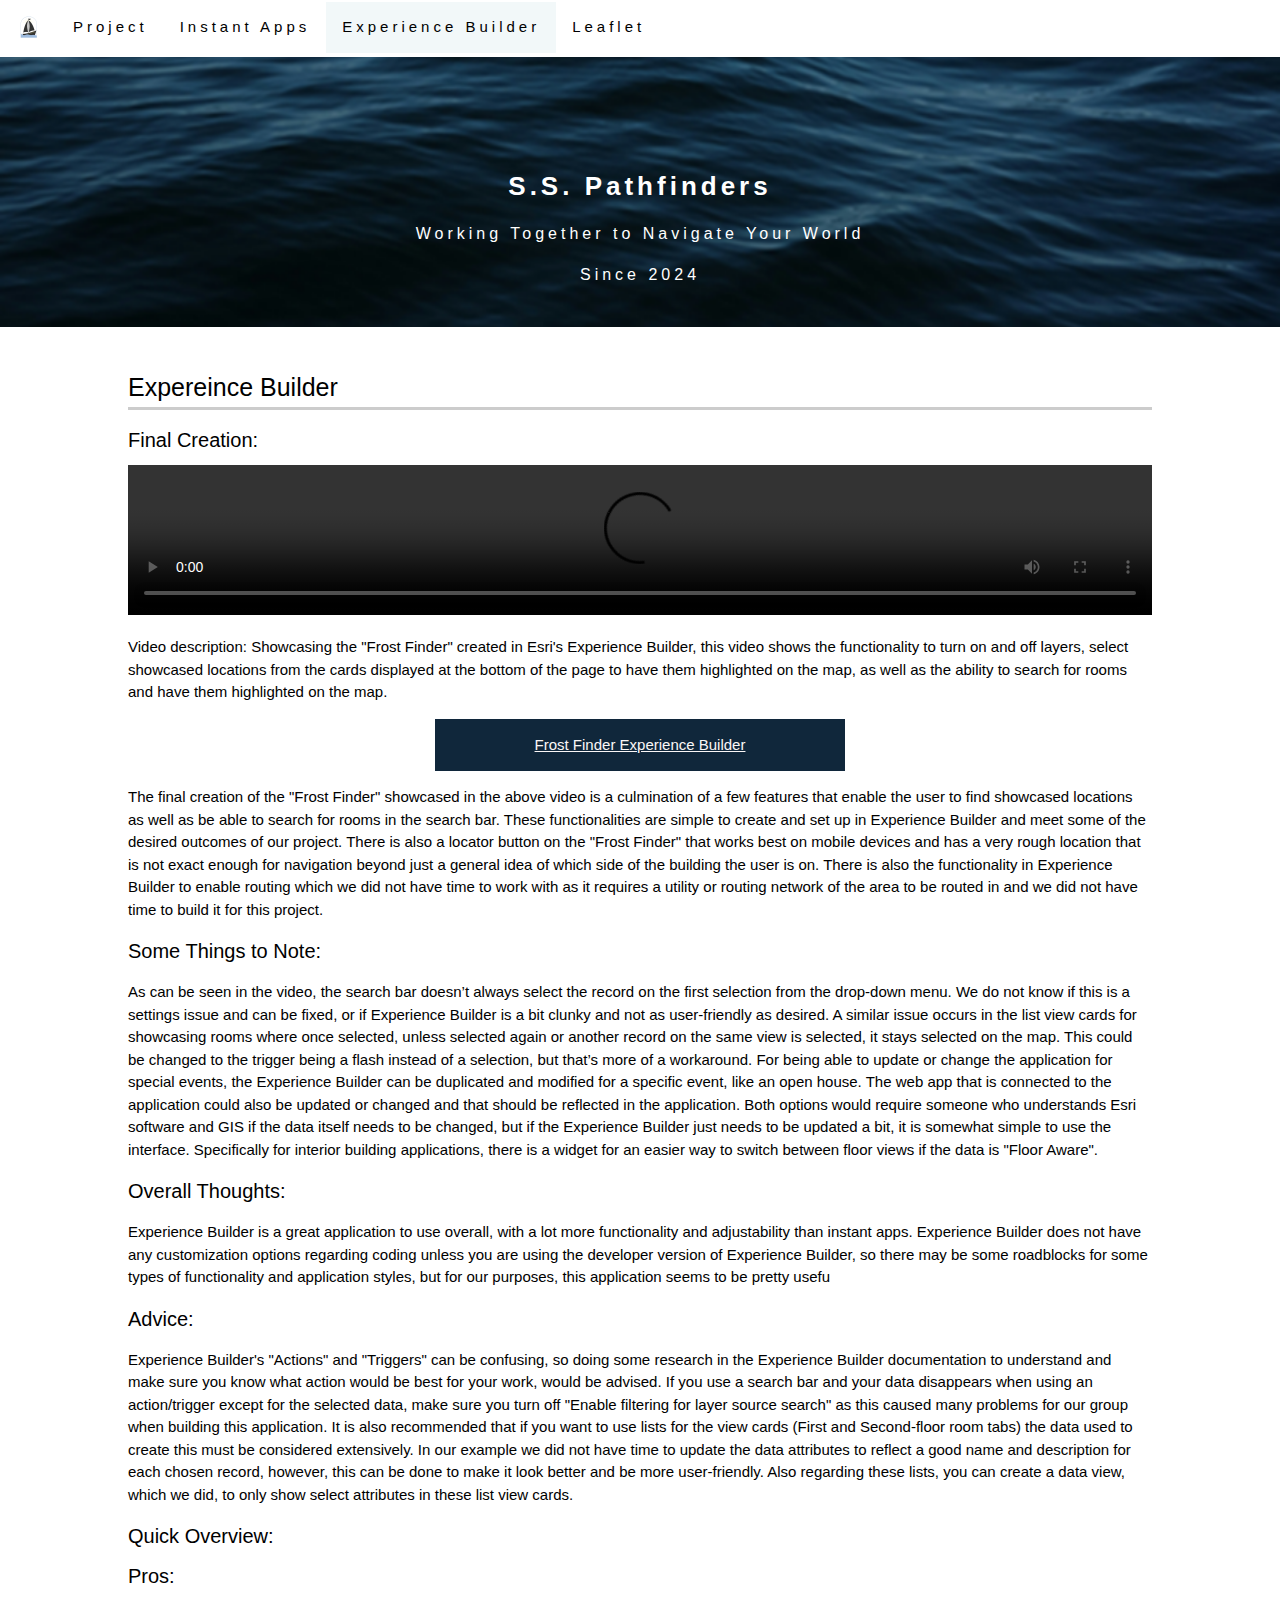
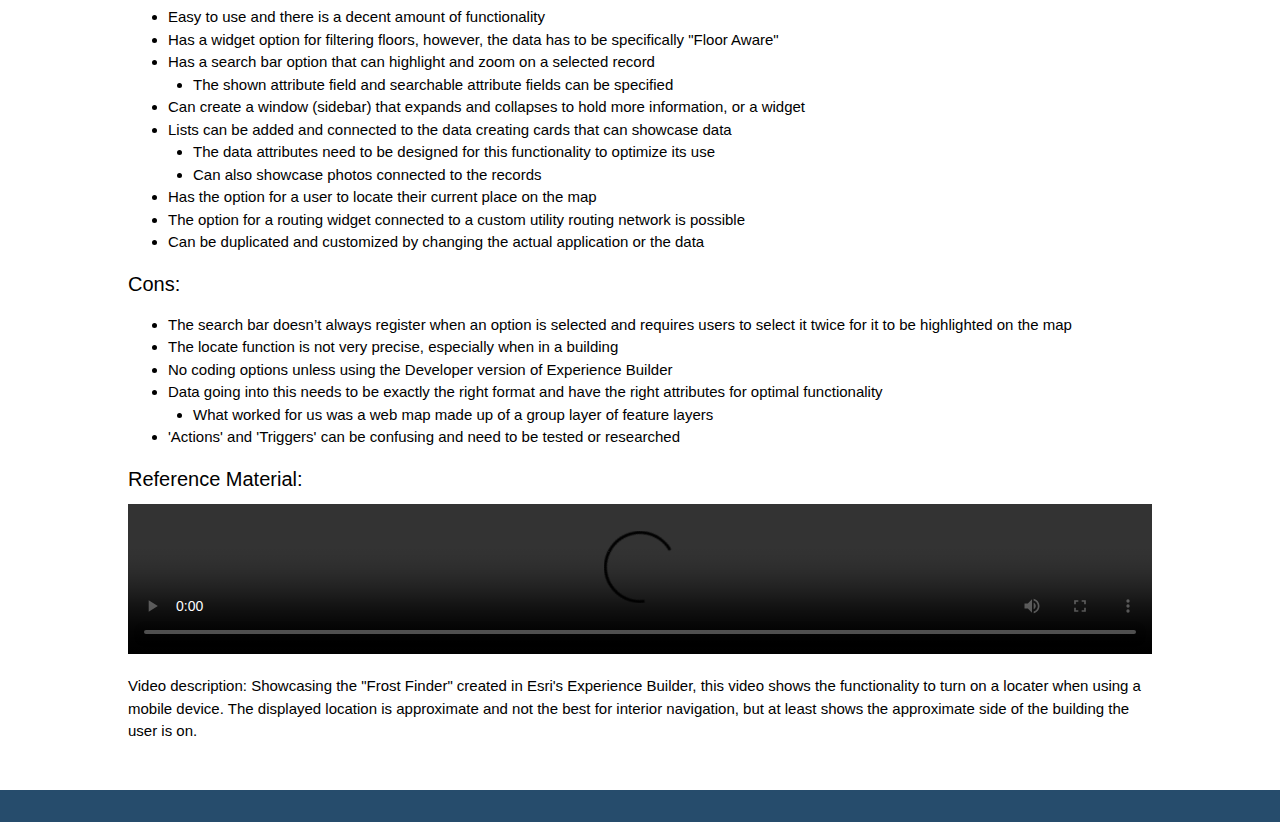
==== experiencebuilder.html @ 166ced03 "fbest" ====
<!DOCTYPE html>
<html lang="en">
<head>
  <title> S.S Pathfinders </title>
  <link rel="stylesheet" href="CSS/stylesheet.css">
    
  <link id="g5style" rel="stylesheet" href="CSS/stylesheet5.css">
    <!--Style sheet for social media icons from:https://www.w3schools.com/howto/howto_css_social_media_buttons.asp-->
  <link rel="stylesheet" href="https://cdnjs.cloudflare.com/ajax/libs/font-awesome/4.7.0/css/font-awesome.min.css">
  <meta name="viewport" content="width=device-width, initial-scale=1.0">  
</head>
  <body>
  
  <!-- Navbar (sit on top) November 16,2023-->
  <div class="topnav" id="myTopnav">
    <a href="index.html"> <img src="images/Logo.png" alt="Our Logo" class="logo" width="25" height="25"></a>
    <a href="project.html">Project</a>
    <a href="instantapps.html">Instant Apps</a>
    <a href="experiencebuilder.html" class="active1">Experience Builder</a>  
    <a href="leaflet.html">Leaflet</a>
    <a href="javascript:void(0);" class="icon" onclick="myFunction()">&#9776;</a>
  </div>

<!-- Header -->
<header class="imageHeader" >
  <div>
    <h1 class= "header-start"> S.S. Pathfinders </h1>
    <p class = "header-Middle">Working Together to Navigate Your World</p>
    <p class = "header-end"> Since 2024 </p>
  </div>
</header>

<!-- Page content -->
<div class="w3-container w3-padding-32 text-dive" id="projects">
  <h3>Expereince Builder</h3>
  <p></p>
  <div>
    <h4>Final Creation:</h4>
  </div>
  <div>
    <!--Featuring the video of the application with a description and a link to the actual application-->
    <video width="1280" controls>
        <source src="videos/FrostFinder_Final3_Overview.mp4" type="video/mp4">
         Your browser does not support the video tag.
    </video>
    <p>Video description: Showcasing the "Frost Finder" created in Esri's Experience Builder, this video shows the functionality to turn on and off layers, select showcased locations from the cards displayed at the bottom of the page to have them highlighted on the map, as well as the ability to search for rooms and have them highlighted on the map. 
    </p>
    <a Class="EBLink" href="https://experience.arcgis.com/experience/cd72fb566ceb49a182f38c97f4a2a115">Frost Finder Experience Builder</a>
  </div>
  <!--Overview and breakdown of the review of Experience Builder-->
  <div>
    <p>The final creation of the "Frost Finder" showcased in the above video is a culmination of a few features that enable the user to find showcased locations as well as be able to search for rooms in the search bar. These functionalities are simple to create and set up in Experience Builder and meet some of the desired outcomes of our project. There is also a locator button on the "Frost Finder" that works best on mobile devices and has a very rough location that is not exact enough for navigation beyond just a general idea of which side of the building the user is on. There is also the functionality in Experience Builder to enable routing which we did not have time to work with as it requires a utility or routing network of the area to be routed in and we did not have time to build it for this project. 
    </p>
    <h5>Some Things to Note:</h5>
    <p>As can be seen in the video, the search bar doesn’t always select the record on the first selection from the drop-down menu. We do not know if this is a settings issue and can be fixed, or if Experience Builder is a bit clunky and not as user-friendly as desired. A similar issue occurs in the list view cards for showcasing rooms where once selected, unless selected again or another record on the same view is selected, it stays selected on the map. This could be changed to the trigger being a flash instead of a selection, but that’s more of a workaround. For being able to update or change the application for special events, the Experience Builder can be duplicated and modified for a specific event, like an open house. The web app that is connected to the application could also be updated or changed and that should be reflected in the application. Both options would require someone who understands Esri software and GIS if the data itself needs to be changed, but if the Experience Builder just needs to be updated a bit, it is somewhat simple to use the interface. Specifically for interior building applications, there is a widget for an easier way to switch between floor views if the data is "Floor Aware".</p>
    <h5>Overall Thoughts:</h5>
    <p>Experience Builder is a great application to use overall, with a lot more functionality and adjustability than instant apps. Experience Builder does not have any customization options regarding coding unless you are using the developer version of Experience Builder, so there may be some roadblocks for some types of functionality and application styles, but for our purposes, this application seems to be pretty usefu</p>
    <h5>Advice:</h5>
    <p> Experience Builder's "Actions" and "Triggers" can be confusing, so doing some research in the Experience Builder documentation to understand and make sure you know what action would be best for your work, would be advised. If you use a search bar and your data disappears when using an action/trigger except for the selected data, make sure you turn off "Enable filtering for layer source search" as this caused many problems for our group when building this application. It is also recommended that if you want to use lists for the view cards (First and Second-floor room tabs) the data used to create this must be considered extensively. In our example we did not have time to update the data attributes to reflect a good name and description for each chosen record, however, this can be done to make it look better and be more user-friendly. Also regarding these lists, you can create a data view, which we did, to only show select attributes in these list view cards.</p>
    <h4>Quick Overview:</h4>
    <h5>Pros:</h5>
        <ul>
          <li>Easy to use and there is a decent amount of functionality</li>
          <li>Has a widget option for filtering floors, however, the data has to be specifically "Floor Aware"</li>
          <li>Has a search bar option that can highlight and zoom on a selected record 
          </li>
          <!--"IndentedList is to enable a multi level list"-->
          <li class="IndentedList">The shown attribute field and searchable attribute fields can be specified</li>
          <li>Can create a window (sidebar) that expands and collapses to hold more information, or a widget
          </li>
          <li>Lists can be added and connected to the data creating cards that can showcase data</li>
          <li class="IndentedList">The data attributes need to be designed for this functionality to optimize its use</li>
          <li class="IndentedList">Can also showcase photos connected to the records 
          </li>
          <li>Has the option for a user to locate their current place on the map
          </li>
          <li>The option for a routing widget connected to a custom utility routing network is possible
          </li>
          <li>Can be duplicated and customized by changing the actual application or the data 
          </li>
        </ul>
    <h5>Cons:</h5>
    <ul>
        <li>The search bar doesn’t always register when an option is selected and requires users to select it twice for it to be highlighted on the map
        </li>
        <li>The locate function is not very precise, especially when in a building 
        </li>
        <li>No coding options unless using the Developer version of Experience Builder 
        </li>
        <li>Data going into this needs to be exactly the right format and have the right attributes for optimal functionality </li>
        <li class="IndentedList">What worked for us was a web map made up of a group layer of feature layers</li>
        <li>'Actions' and 'Triggers' can be confusing and need to be tested or researched</li>
    </ul>
  </div>
  <div>
    <h4>Reference Material:</h4>
    <video width="886" controls>
      <source src="videos/FrostFinder_MobileLocation.mov" type="video/mp4">
       Your browser does not support the video tag.
      </video>
      <p>Video description: Showcasing the "Frost Finder" created in Esri's Experience Builder, this video shows the functionality to turn on a locater when using a mobile device. The displayed location is approximate and not the best for interior navigation, but at least shows the approximate side of the building the user is on.
      </p>
  </div>
</div>
<!-- End page content -->

<footer class="w3-center w3-padding-16 bottom" id="footer">
</footer>
<script src="JavaScript/Scripts.js"></script>
</body>
</html>
---- CSS/stylesheet.css ----
/* W3.CSS 4.15 December 2020 by Jan Egil and Borge Refsnes */
/* RG: this sets the content within a set width and height of the website page*/
html {
    box-sizing: border-box
}

*,*:before,*:after {
    box-sizing: inherit
}

/* Extract from normalize.css by Nicolas Gallagher and Jonathan Neal git.io/normalize */
html {
    -ms-text-size-adjust: 100%;
    -webkit-text-size-adjust: 100%
}

body {
    margin: 0
}

article,aside,details,figcaption,figure,footer,header,main,menu,nav,section {
    display: block
}

summary {
    display: list-item
}

audio,canvas,progress,video {
    display: inline-block
}

progress {
    vertical-align: baseline
}

audio:not([controls]) {
    display: none;
    height: 0
}

[hidden],template {
    display: none
}

a {
    background-color: transparent
}

a:active,a:hover {
    outline-width: 0
}

abbr[title] {
    border-bottom: none;
    text-decoration: underline;
    text-decoration: underline dotted
}

b,strong {
    font-weight: bolder
}

dfn {
    font-style: italic
}

mark {
    background: #ff0;
    color: #000
}

small {
    font-size: 80%
}

sub,sup {
    font-size: 75%;
    line-height: 0;
    position: relative;
    vertical-align: baseline
}

sub {
    bottom: -0.25em
}

sup {
    top: -0.5em
}

figure {
    margin: 1em 40px
}

img {
    border-style: none
}

code,kbd,pre,samp {
    font-family: monospace,monospace;
    font-size: 1em
}

hr {
    box-sizing: content-box;
    height: 0;
    overflow: visible
}

button,input,select,textarea,optgroup {
    font: inherit;
    margin: 0
}

optgroup {
    font-weight: bold
}

button,input {
    overflow: visible
}

button,select {
    text-transform: none
}

button,[type=button],[type=reset],[type=submit] {
    -webkit-appearance: button
}

button::-moz-focus-inner,[type=button]::-moz-focus-inner,[type=reset]::-moz-focus-inner,[type=submit]::-moz-focus-inner {
    border-style: none;
    padding: 0
}

button:-moz-focusring,[type=button]:-moz-focusring,[type=reset]:-moz-focusring,[type=submit]:-moz-focusring {
    outline: 1px dotted ButtonText
}

fieldset {
    border: 1px solid #c0c0c0;
    margin: 0 2px;
    padding: .35em .625em .75em
}

legend {
    color: inherit;
    display: table;
    max-width: 100%;
    padding: 0;
    white-space: normal
}

textarea {
    overflow: auto
}

[type=checkbox],[type=radio] {
    padding: 0
}

[type=number]::-webkit-inner-spin-button,[type=number]::-webkit-outer-spin-button {
    height: auto
}

[type=search] {
    -webkit-appearance: textfield;
    outline-offset: -2px
}

[type=search]::-webkit-search-decoration {
    -webkit-appearance: none
}

::-webkit-file-upload-button {
    -webkit-appearance: button;
    font: inherit
}

/* End extract */
html,body {
    font-family: Verdana,sans-serif;
    font-size: 15px;
    line-height: 1.5
}

html {
    overflow-x: hidden
}

h1 {
    font-size: 36px
}

h2 {
    font-size: 30px
}

h3 {
    font-size: 24px
}

h4 {
    font-size: 20px
}

h5 {
    font-size: 18px
}

h6 {
    font-size: 16px
}

.w3-serif {
    font-family: serif
}

.w3-sans-serif {
    font-family: sans-serif
}

.w3-cursive {
    font-family: cursive
}

.w3-monospace {
    font-family: monospace
}

h1,h2,h3,h4,h5,h6 {
    font-family: "Segoe UI",Arial,sans-serif;
    font-weight: 400;
    margin: 10px 0
}

.w3-wide {
    letter-spacing: 4px
}

hr {
    border: 0;
    border-top: 1px solid #eee;
    margin: 20px 0
}

.w3-image {
    max-width: 100%;
    height: auto
}

img {
    vertical-align: middle
}

a {
    color: inherit
}

.w3-table,.w3-table-all {
    border-collapse: collapse;
    border-spacing: 0;
    width: 100%;
    display: table
}

.w3-table-all {
    border: 1px solid #ccc
}

.w3-bordered tr,.w3-table-all tr {
    border-bottom: 1px solid #ddd
}

.w3-striped tbody tr:nth-child(even) {
    background-color: #f1f1f1
}

.w3-table-all tr:nth-child(odd) {
    background-color: #fff
}

.w3-table-all tr:nth-child(even) {
    background-color: #f1f1f1
}

.w3-hoverable tbody tr:hover,.w3-ul.w3-hoverable li:hover {
    background-color: #ccc
}

.w3-centered tr th,.w3-centered tr td {
    text-align: center
}

.w3-table td,.w3-table th,.w3-table-all td,.w3-table-all th {
    padding: 8px 8px;
    display: table-cell;
    text-align: left;
    vertical-align: top
}

.w3-table th:first-child,.w3-table td:first-child,.w3-table-all th:first-child,.w3-table-all td:first-child {
    padding-left: 16px
}

.w3-btn,.w3-button {
    border: none;
    display: inline-block;
    padding: 8px 16px;
    vertical-align: middle;
    overflow: hidden;
    text-decoration: none;
    color: inherit;
    background-color: inherit;
    text-align: center;
    cursor: pointer;
    white-space: nowrap
}

.w3-btn:hover {
    box-shadow: 0 8px 16px 0 rgba(0,0,0,0.2),0 6px 20px 0 rgba(0,0,0,0.19)
}

.w3-btn,.w3-button {
    -webkit-touch-callout: none;
    -webkit-user-select: none;
    -khtml-user-select: none;
    -moz-user-select: none;
    -ms-user-select: none;
    user-select: none
}

.w3-disabled,.w3-btn:disabled,.w3-button:disabled {
    cursor: not-allowed;
    opacity: 0.3
}

.w3-disabled *,:disabled * {
    pointer-events: none
}

.w3-btn.w3-disabled:hover,.w3-btn:disabled:hover {
    box-shadow: none
}

.w3-badge,.w3-tag {
    background-color: #000;
    color: #fff;
    display: inline-block;
    padding-left: 8px;
    padding-right: 8px;
    text-align: center
}

.w3-badge {
    border-radius: 50%
}

.w3-ul {
    list-style-type: none;
    padding: 0;
    margin: 0
}

.w3-ul li {
    padding: 8px 16px;
    border-bottom: 1px solid #ddd
}

.w3-ul li:last-child {
    border-bottom: none
}

.w3-tooltip,.w3-display-container {
    position: relative
}

.w3-tooltip .w3-text {
    display: none
}

.w3-tooltip:hover .w3-text {
    display: inline-block
}

.w3-ripple:active {
    opacity: 0.5
}

.w3-ripple {
    transition: opacity 0s
}

.w3-input {
    padding: 8px;
    display: block;
    border: none;
    border-bottom: 1px solid #ccc;
    width: 100%
}

.w3-select {
    padding: 9px 0;
    width: 100%;
    border: none;
    border-bottom: 1px solid #ccc
}

.w3-dropdown-click,.w3-dropdown-hover {
    position: relative;
    display: inline-block;
    cursor: pointer
}

.w3-dropdown-hover:hover .w3-dropdown-content {
    display: block
}

.w3-dropdown-hover:first-child,.w3-dropdown-click:hover {
    background-color: #ccc;
    color: #000
}

.w3-dropdown-hover:hover > .w3-button:first-child,.w3-dropdown-click:hover > .w3-button:first-child {
    background-color: #ccc;
    color: #000
}

.w3-dropdown-content {
    cursor: auto;
    color: #000;
    background-color: #fff;
    display: none;
    position: absolute;
    min-width: 160px;
    margin: 0;
    padding: 0;
    z-index: 1
}

.w3-check,.w3-radio {
    width: 24px;
    height: 24px;
    position: relative;
    top: 6px
}

.w3-sidebar {
    height: 100%;
    width: 200px;
    background-color: #fff;
    position: fixed!important;
    z-index: 1;
    overflow: auto
}

.w3-bar-block .w3-dropdown-hover,.w3-bar-block .w3-dropdown-click {
    width: 100%
}

.w3-bar-block .w3-dropdown-hover .w3-dropdown-content,.w3-bar-block .w3-dropdown-click .w3-dropdown-content {
    min-width: 100%
}

.w3-bar-block .w3-dropdown-hover .w3-button,.w3-bar-block .w3-dropdown-click .w3-button {
    width: 100%;
    text-align: left;
    padding: 8px 16px
}

.w3-main,#main {
    transition: margin-left .4s
}

.w3-modal {
    z-index: 3;
    display: none;
    padding-top: 100px;
    position: fixed;
    left: 0;
    top: 0;
    width: 100%;
    height: 100%;
    overflow: auto;
    background-color: rgb(0,0,0);
    background-color: rgba(0,0,0,0.4)
}

.w3-modal-content {
    margin: auto;
    background-color: #fff;
    position: relative;
    padding: 0;
    outline: 0;
    width: 600px
}

.w3-bar {
    width: 100%;
    overflow: hidden
}

.w3-center .w3-bar {
    display: inline-block;
    width: auto
}

.w3-bar .w3-bar-item {
    padding: 8px 16px;
    float: left;
    width: auto;
    border: none;
    display: block;
    outline: 0
}

.w3-bar .w3-dropdown-hover,.w3-bar .w3-dropdown-click {
    position: static;
    float: left
}

.w3-bar .w3-button {
    white-space: normal
}

.w3-bar-block .w3-bar-item {
    width: 100%;
    display: block;
    padding: 8px 16px;
    text-align: left;
    border: none;
    white-space: normal;
    float: none;
    outline: 0
}

.w3-bar-block.w3-center .w3-bar-item {
    text-align: center
}

.w3-block {
    display: block;
    width: 100%
}

.w3-responsive {
    display: block;
    overflow-x: auto
}

.w3-container:after,.w3-container:before,.w3-panel:after,.w3-panel:before,.w3-row:after,.w3-row:before,.w3-row-padding:after,.w3-row-padding:before, .w3-cell-row:before,.w3-cell-row:after,.w3-clear:after,.w3-clear:before,.w3-bar:before,.w3-bar:after {
    content: "";
    display: table;
    clear: both
}

.w3-col,.w3-half,.w3-third,.w3-twothird,.w3-threequarter,.w3-quarter {
    float: left;
    width: 100%
}

.w3-col.s1 {
    width: 8.33333%
}

.w3-col.s2 {
    width: 16.66666%
}

.w3-col.s3 {
    width: 24.99999%
}

.w3-col.s4 {
    width: 33.33333%
}

.w3-col.s5 {
    width: 41.66666%
}

.w3-col.s6 {
    width: 49.99999%
}

.w3-col.s7 {
    width: 58.33333%
}

.w3-col.s8 {
    width: 66.66666%
}

.w3-col.s9 {
    width: 74.99999%
}

.w3-col.s10 {
    width: 83.33333%
}

.w3-col.s11 {
    width: 91.66666%
}

.w3-col.s12 {
    width: 99.99999%
}

@media (min-width: 601px) {
    .w3-col.m1 {
        width:8.33333%
    }

    .w3-col.m2 {
        width: 16.66666%
    }

    .w3-col.m3,.w3-quarter {
        width: 24.99999%
    }

    .w3-col.m4,.w3-third {
        width: 33.33333%
    }

    .w3-col.m5 {
        width: 41.66666%
    }

    .w3-col.m6,.w3-half {
        width: 49.99999%
    }

    .w3-col.m7 {
        width: 58.33333%
    }

    .w3-col.m8,.w3-twothird {
        width: 66.66666%
    }

    .w3-col.m9,.w3-threequarter {
        width: 74.99999%
    }

    .w3-col.m10 {
        width: 83.33333%
    }

    .w3-col.m11 {
        width: 91.66666%
    }

    .w3-col.m12 {
        width: 99.99999%
    }
}

@media (min-width: 993px) {
    .w3-col.l1 {
        width:8.33333%
    }

    .w3-col.l2 {
        width: 16.66666%
    }

    .w3-col.l3 {
        width: 24.99999%
    }

    .w3-col.l4 {
        width: 33.33333%
    }

    .w3-col.l5 {
        width: 41.66666%
    }

    .w3-col.l6 {
        width: 49.99999%
    }

    .w3-col.l7 {
        width: 58.33333%
    }

    .w3-col.l8 {
        width: 66.66666%
    }

    .w3-col.l9 {
        width: 74.99999%
    }

    .w3-col.l10 {
        width: 83.33333%
    }

    .w3-col.l11 {
        width: 91.66666%
    }

    .w3-col.l12 {
        width: 99.99999%
    }
}

.w3-rest {
    overflow: hidden
}

.w3-stretch {
    margin-left: -16px;
    margin-right: -16px
}

.w3-content,.w3-auto {
    margin-left: auto;
    margin-right: auto
}

.w3-content {
    max-width: 980px
}

.w3-auto {
    max-width: 1140px
}

.w3-cell-row {
    display: table;
    width: 100%
}

.w3-cell {
    display: table-cell
}

.w3-cell-top {
    vertical-align: top
}

.w3-cell-middle {
    vertical-align: middle
}

.w3-cell-bottom {
    vertical-align: bottom
}

.w3-hide {
    display: none!important
}

.w3-show-block,.w3-show {
    display: block!important
}

.w3-show-inline-block {
    display: inline-block!important
}

@media (max-width: 1205px) {
    .w3-auto {
        max-width:95%
    }
}

@media (max-width: 600px) {
    .w3-modal-content {
        margin:0 10px;
        width: auto!important
    }

    .w3-modal {
        padding-top: 30px
    }

    .w3-dropdown-hover.w3-mobile .w3-dropdown-content,.w3-dropdown-click.w3-mobile .w3-dropdown-content {
        position: relative
    }

    .w3-hide-small {
        display: none!important
    }

    .w3-mobile {
        display: block;
        width: 100%!important
    }

    .w3-bar-item.w3-mobile,.w3-dropdown-hover.w3-mobile,.w3-dropdown-click.w3-mobile {
        text-align: center
    }

    .w3-dropdown-hover.w3-mobile,.w3-dropdown-hover.w3-mobile .w3-btn,.w3-dropdown-hover.w3-mobile .w3-button,.w3-dropdown-click.w3-mobile,.w3-dropdown-click.w3-mobile .w3-btn,.w3-dropdown-click.w3-mobile .w3-button {
        width: 100%
    }
}

@media (max-width: 768px) {
    .w3-modal-content {
        width:500px
    }

    .w3-modal {
        padding-top: 50px
    }
}

@media (min-width: 993px) {
    .w3-modal-content {
        width:900px
    }

    .w3-hide-large {
        display: none!important
    }

    .w3-sidebar.w3-collapse {
        display: block!important
    }
}

@media (max-width: 992px) and (min-width:601px) {
    .w3-hide-medium {
        display:none!important
    }
}

@media (max-width: 992px) {
    .w3-sidebar.w3-collapse {
        display:none
    }

    .w3-main {
        margin-left: 0!important;
        margin-right: 0!important
    }

    .w3-auto {
        max-width: 100%
    }
}

.w3-top,.w3-bottom {
    position: fixed;
    width: 100%;
    z-index: 1
}

.w3-top {
    top: 0
}

.w3-bottom {
    bottom: 0
}

.w3-overlay {
    position: fixed;
    display: none;
    width: 100%;
    height: 100%;
    top: 0;
    left: 0;
    right: 0;
    bottom: 0;
    background-color: rgba(0,0,0,0.5);
    z-index: 2
}

.w3-display-topleft {
    position: absolute;
    left: 0;
    top: 0
}

.w3-display-topright {
    position: absolute;
    right: 0;
    top: 0
}

.w3-display-bottomleft {
    position: absolute;
    left: 0;
    bottom: 0
}

.w3-display-bottomright {
    position: absolute;
    right: 0;
    bottom: 0
}

.w3-display-middle {
    position: absolute;
    top: 50%;
    left: 50%;
    transform: translate(-50%,-50%);
    -ms-transform: translate(-50%,-50%)
}

.w3-display-left {
    position: absolute;
    top: 50%;
    left: 0%;
    transform: translate(0%,-50%);
    -ms-transform: translate(-0%,-50%)
}

.w3-display-right {
    position: absolute;
    top: 50%;
    right: 0%;
    transform: translate(0%,-50%);
    -ms-transform: translate(0%,-50%)
}

.w3-display-topmiddle {
    position: absolute;
    left: 50%;
    top: 0;
    transform: translate(-50%,0%);
    -ms-transform: translate(-50%,0%)
}

.w3-display-bottommiddle {
    position: absolute;
    left: 50%;
    bottom: 0;
    transform: translate(-50%,0%);
    -ms-transform: translate(-50%,0%)
}

.w3-display-container:hover .w3-display-hover {
    display: block
}

.w3-display-container:hover span.w3-display-hover {
    display: inline-block
}

.w3-display-hover {
    display: none
}

.w3-display-position {
    position: absolute
}

.w3-circle {
    border-radius: 50%
}

.w3-round-small {
    border-radius: 2px
}

.w3-round,.w3-round-medium {
    border-radius: 4px
}

.w3-round-large {
    border-radius: 8px
}

.w3-round-xlarge {
    border-radius: 16px
}

.w3-round-xxlarge {
    border-radius: 32px
}

.w3-row-padding,.w3-row-padding>.w3-half,.w3-row-padding>.w3-third,.w3-row-padding>.w3-twothird,.w3-row-padding>.w3-threequarter,.w3-row-padding>.w3-quarter,.w3-row-padding>.w3-col {
    padding: 0 8px
}

.w3-container,.w3-panel {
    padding: 0.01em 16px
}

.w3-panel {
    margin-top: 16px;
    margin-bottom: 16px
}

.w3-code,.w3-codespan {
    font-family: Consolas,"courier new";
    font-size: 16px
}

.w3-code {
    width: auto;
    background-color: #fff;
    padding: 8px 12px;
    border-left: 4px solid #4CAF50;
    word-wrap: break-word
}

.w3-codespan {
    color: crimson;
    background-color: #f1f1f1;
    padding-left: 4px;
    padding-right: 4px;
    font-size: 110%
}

.w3-card,.w3-card-2 {
    box-shadow: 0 2px 5px 0 rgba(0,0,0,0.16),0 2px 10px 0 rgba(0,0,0,0.12)
}

.w3-card-4,.w3-hover-shadow:hover {
    box-shadow: 0 4px 10px 0 rgba(0,0,0,0.2),0 4px 20px 0 rgba(0,0,0,0.19)
}

.w3-spin {
    animation: w3-spin 2s infinite linear
}

@keyframes w3-spin {
    0% {
        transform: rotate(0deg)
    }

    100% {
        transform: rotate(359deg)
    }
}

.w3-animate-fading {
    animation: fading 10s infinite
}

@keyframes fading {
    0% {
        opacity: 0
    }

    50% {
        opacity: 1
    }

    100% {
        opacity: 0
    }
}

.w3-animate-opacity {
    animation: opac 0.8s
}

@keyframes opac {
    from {
        opacity: 0
    }

    to {
        opacity: 1
    }
}

.w3-animate-top {
    position: relative;
    animation: animatetop 0.4s
}

@keyframes animatetop {
    from {
        top: -300px;
        opacity: 0
    }

    to {
        top: 0;
        opacity: 1
    }
}

.w3-animate-left {
    position: relative;
    animation: animateleft 0.4s
}

@keyframes animateleft {
    from {
        left: -300px;
        opacity: 0
    }

    to {
        left: 0;
        opacity: 1
    }
}

.w3-animate-right {
    position: relative;
    animation: animateright 0.4s
}

@keyframes animateright {
    from {
        right: -300px;
        opacity: 0
    }

    to {
        right: 0;
        opacity: 1
    }
}

.w3-animate-bottom {
    position: relative;
    animation: animatebottom 0.4s
}

@keyframes animatebottom {
    from {
        bottom: -300px;
        opacity: 0
    }

    to {
        bottom: 0;
        opacity: 1
    }
}

.w3-animate-zoom {
    animation: animatezoom 0.6s
}

@keyframes animatezoom {
    from {
        transform: scale(0)
    }

    to {
        transform: scale(1)
    }
}

.w3-animate-input {
    transition: width 0.4s ease-in-out
}

.w3-animate-input:focus {
    width: 100%!important
}

.w3-opacity,.w3-hover-opacity:hover {
    opacity: 0.60
}

.w3-opacity-off,.w3-hover-opacity-off:hover {
    opacity: 1
}

.w3-opacity-max {
    opacity: 0.25
}

.w3-opacity-min {
    opacity: 0.75
}

.w3-greyscale-max,.w3-grayscale-max,.w3-hover-greyscale:hover,.w3-hover-grayscale:hover {
    filter: grayscale(100%)
}

.w3-greyscale,.w3-grayscale {
    filter: grayscale(75%)
}

.w3-greyscale-min,.w3-grayscale-min {
    filter: grayscale(50%)
}

.w3-sepia {
    filter: sepia(75%)
}

.w3-sepia-max,.w3-hover-sepia:hover {
    filter: sepia(100%)
}

.w3-sepia-min {
    filter: sepia(50%)
}

.w3-tiny {
    font-size: 10px!important
}

.w3-small {
    font-size: 12px!important
}

.w3-medium {
    font-size: 15px!important
}

.w3-large {
    font-size: 18px!important
}

.w3-xlarge {
    font-size: 24px!important
}

.w3-xxlarge {
    font-size: 36px!important
}

.w3-xxxlarge {
    font-size: 48px!important
}

.w3-jumbo {
    font-size: 64px!important
}

.w3-left-align {
    text-align: left!important
}

.w3-right-align {
    text-align: right!important
}

.w3-justify {
    text-align: justify!important
}

.w3-center {
    text-align: center!important
}

.w3-border-0 {
    border: 0!important
}

.w3-border {
    border: 1px solid #ccc!important
}

.w3-border-top {
    border-top: 1px solid #ccc!important
}

.w3-border-bottom {
    border-bottom: 1px solid #ccc!important
}

.w3-border-left {
    border-left: 1px solid #ccc!important
}

.w3-border-right {
    border-right: 1px solid #ccc!important
}

.w3-topbar {
    border-top: 6px solid #ccc!important
}

.w3-bottombar {
    border-bottom: 6px solid #ccc!important
}

.w3-leftbar {
    border-left: 6px solid #ccc!important
}

.w3-rightbar {
    border-right: 6px solid #ccc!important
}

.w3-section,.w3-code {
    margin-top: 16px!important;
    margin-bottom: 16px!important
}

.w3-margin {
    margin: 16px!important
}

.w3-margin-top {
    margin-top: 16px!important
}

.w3-margin-bottom {
    margin-bottom: 16px!important
}

.w3-margin-left {
    margin-left: 16px!important
}

.w3-margin-right {
    margin-right: 16px!important
}

.w3-padding-small {
    padding: 4px 8px!important
}

.w3-padding {
    padding: 8px 16px!important
}

.w3-padding-large {
    padding: 12px 24px!important
}

.w3-padding-16 {
    padding-top: 16px!important;
    padding-bottom: 16px!important
}

.w3-padding-24 {
    padding-top: 24px!important;
    padding-bottom: 24px!important
}

.w3-padding-32 {
    padding-top: 32px!important;
    padding-bottom: 32px!important
}

.w3-padding-48 {
    padding-top: 48px!important;
    padding-bottom: 48px!important
}

.w3-padding-64 {
    padding-top: 64px!important;
    padding-bottom: 64px!important
}

.w3-padding-top-64 {
    padding-top: 64px!important
}

.w3-padding-top-48 {
    padding-top: 48px!important
}

.w3-padding-top-32 {
    padding-top: 32px!important
}

.w3-padding-top-24 {
    padding-top: 24px!important
}

.w3-left {
    float: left!important
}

.w3-right {
    float: right!important
}

.w3-button:hover {
    color: #000!important;
    background-color: #ccc!important
}

.w3-transparent,.w3-hover-none:hover {
    background-color: transparent!important
}

.w3-hover-none:hover {
    box-shadow: none!important
}

/* Colors */
.w3-amber,.w3-hover-amber:hover {
    color: #000!important;
    background-color: #ffc107!important
}

.w3-aqua,.w3-hover-aqua:hover {
    color: #000!important;
    background-color: #00ffff!important
}

.w3-blue,.w3-hover-blue:hover {
    color: #fff!important;
    background-color: #2196F3!important
}

.w3-light-blue,.w3-hover-light-blue:hover {
    color: #000!important;
    background-color: #87CEEB!important
}

.w3-brown,.w3-hover-brown:hover {
    color: #fff!important;
    background-color: #795548!important
}

.w3-cyan,.w3-hover-cyan:hover {
    color: #000!important;
    background-color: #00bcd4!important
}

.w3-blue-grey,.w3-hover-blue-grey:hover,.w3-blue-gray,.w3-hover-blue-gray:hover {
    color: #fff!important;
    background-color: #607d8b!important
}

.w3-green,.w3-hover-green:hover {
    color: #fff!important;
    background-color: #4CAF50!important
}

.w3-light-green,.w3-hover-light-green:hover {
    color: #000!important;
    background-color: #8bc34a!important
}

.w3-indigo,.w3-hover-indigo:hover {
    color: #fff!important;
    background-color: #3f51b5!important
}

.w3-khaki,.w3-hover-khaki:hover {
    color: #000!important;
    background-color: #f0e68c!important
}

.w3-lime,.w3-hover-lime:hover {
    color: #000!important;
    background-color: #cddc39!important
}

.w3-orange,.w3-hover-orange:hover {
    color: #000!important;
    background-color: #ff9800!important
}

.w3-deep-orange,.w3-hover-deep-orange:hover {
    color: #fff!important;
    background-color: #ff5722!important
}

.w3-pink,.w3-hover-pink:hover {
    color: #fff!important;
    background-color: #e91e63!important
}

.w3-purple,.w3-hover-purple:hover {
    color: #fff!important;
    background-color: #9c27b0!important
}

.w3-deep-purple,.w3-hover-deep-purple:hover {
    color: #fff!important;
    background-color: #673ab7!important
}

.w3-red,.w3-hover-red:hover {
    color: #fff!important;
    background-color: #f44336!important
}

.w3-sand,.w3-hover-sand:hover {
    color: #000!important;
    background-color: #fdf5e6!important
}

.w3-teal,.w3-hover-teal:hover {
    color: #fff!important;
    background-color: #009688!important
}

.w3-yellow,.w3-hover-yellow:hover {
    color: #000!important;
    background-color: #ffeb3b!important
}

.w3-white,.w3-hover-white:hover {
    color: #000!important;
    background-color: #fff!important
}

.w3-black,.w3-hover-black:hover {
    color: #fff!important;
    background-color: #000!important
}

.w3-grey,.w3-hover-grey:hover,.w3-gray,.w3-hover-gray:hover {
    color: #000!important;
    background-color: #9e9e9e!important
}

.w3-light-grey,.w3-hover-light-grey:hover,.w3-light-gray,.w3-hover-light-gray:hover {
    color: #000!important;
    background-color: #f1f1f1!important
}

.w3-dark-grey,.w3-hover-dark-grey:hover,.w3-dark-gray,.w3-hover-dark-gray:hover {
    color: #fff!important;
    background-color: #616161!important
}

.w3-pale-red,.w3-hover-pale-red:hover {
    color: #000!important;
    background-color: #ffdddd!important
}

.w3-pale-green,.w3-hover-pale-green:hover {
    color: #000!important;
    background-color: #ddffdd!important
}

.w3-pale-yellow,.w3-hover-pale-yellow:hover {
    color: #000!important;
    background-color: #ffffcc!important
}

.w3-pale-blue,.w3-hover-pale-blue:hover {
    color: #000!important;
    background-color: #ddffff!important
}

.w3-text-amber,.w3-hover-text-amber:hover {
    color: #ffc107!important
}

.w3-text-aqua,.w3-hover-text-aqua:hover {
    color: #00ffff!important
}

.w3-text-blue,.w3-hover-text-blue:hover {
    color: #2196F3!important
}

.w3-text-light-blue,.w3-hover-text-light-blue:hover {
    color: #87CEEB!important
}

.w3-text-brown,.w3-hover-text-brown:hover {
    color: #795548!important
}

.w3-text-cyan,.w3-hover-text-cyan:hover {
    color: #00bcd4!important
}

.w3-text-blue-grey,.w3-hover-text-blue-grey:hover,.w3-text-blue-gray,.w3-hover-text-blue-gray:hover {
    color: #607d8b!important
}

.w3-text-green,.w3-hover-text-green:hover {
    color: #4CAF50!important
}

.w3-text-light-green,.w3-hover-text-light-green:hover {
    color: #8bc34a!important
}

.w3-text-indigo,.w3-hover-text-indigo:hover {
    color: #3f51b5!important
}

.w3-text-khaki,.w3-hover-text-khaki:hover {
    color: #b4aa50!important
}

.w3-text-lime,.w3-hover-text-lime:hover {
    color: #cddc39!important
}

.w3-text-orange,.w3-hover-text-orange:hover {
    color: #ff9800!important
}

.w3-text-deep-orange,.w3-hover-text-deep-orange:hover {
    color: #ff5722!important
}

.w3-text-pink,.w3-hover-text-pink:hover {
    color: #e91e63!important
}

.w3-text-purple,.w3-hover-text-purple:hover {
    color: #9c27b0!important
}

.w3-text-deep-purple,.w3-hover-text-deep-purple:hover {
    color: #673ab7!important
}

.w3-text-red,.w3-hover-text-red:hover {
    color: #f44336!important
}

.w3-text-sand,.w3-hover-text-sand:hover {
    color: #fdf5e6!important
}

.w3-text-teal,.w3-hover-text-teal:hover {
    color: #009688!important
}

.w3-text-yellow,.w3-hover-text-yellow:hover {
    color: #d2be0e!important
}

.w3-text-white,.w3-hover-text-white:hover {
    color: #fff!important
}

.w3-text-black,.w3-hover-text-black:hover {
    color: #000!important
}

.w3-text-grey,.w3-hover-text-grey:hover,.w3-text-gray,.w3-hover-text-gray:hover {
    color: #757575!important
}

.w3-text-light-grey,.w3-hover-text-light-grey:hover,.w3-text-light-gray,.w3-hover-text-light-gray:hover {
    color: #f1f1f1!important
}

.w3-text-dark-grey,.w3-hover-text-dark-grey:hover,.w3-text-dark-gray,.w3-hover-text-dark-gray:hover {
    color: #3a3a3a!important
}

.w3-border-amber,.w3-hover-border-amber:hover {
    border-color: #ffc107!important
}

.w3-border-aqua,.w3-hover-border-aqua:hover {
    border-color: #00ffff!important
}

.w3-border-blue,.w3-hover-border-blue:hover {
    border-color: #2196F3!important
}

.w3-border-light-blue,.w3-hover-border-light-blue:hover {
    border-color: #87CEEB!important
}

.w3-border-brown,.w3-hover-border-brown:hover {
    border-color: #795548!important
}

.w3-border-cyan,.w3-hover-border-cyan:hover {
    border-color: #00bcd4!important
}

.w3-border-blue-grey,.w3-hover-border-blue-grey:hover,.w3-border-blue-gray,.w3-hover-border-blue-gray:hover {
    border-color: #607d8b!important
}

.w3-border-green,.w3-hover-border-green:hover {
    border-color: #4CAF50!important
}

.w3-border-light-green,.w3-hover-border-light-green:hover {
    border-color: #8bc34a!important
}

.w3-border-indigo,.w3-hover-border-indigo:hover {
    border-color: #3f51b5!important
}

.w3-border-khaki,.w3-hover-border-khaki:hover {
    border-color: #f0e68c!important
}

.w3-border-lime,.w3-hover-border-lime:hover {
    border-color: #cddc39!important
}

.w3-border-orange,.w3-hover-border-orange:hover {
    border-color: #ff9800!important
}

.w3-border-deep-orange,.w3-hover-border-deep-orange:hover {
    border-color: #ff5722!important
}

.w3-border-pink,.w3-hover-border-pink:hover {
    border-color: #e91e63!important
}

.w3-border-purple,.w3-hover-border-purple:hover {
    border-color: #9c27b0!important
}

.w3-border-deep-purple,.w3-hover-border-deep-purple:hover {
    border-color: #673ab7!important
}

.w3-border-red,.w3-hover-border-red:hover {
    border-color: #f44336!important
}

.w3-border-sand,.w3-hover-border-sand:hover {
    border-color: #fdf5e6!important
}

.w3-border-teal,.w3-hover-border-teal:hover {
    border-color: #009688!important
}

.w3-border-yellow,.w3-hover-border-yellow:hover {
    border-color: #ffeb3b!important
}

.w3-border-white,.w3-hover-border-white:hover {
    border-color: #fff!important
}

.w3-border-black,.w3-hover-border-black:hover {
    border-color: #000!important
}

.w3-border-grey,.w3-hover-border-grey:hover,.w3-border-gray,.w3-hover-border-gray:hover {
    border-color: #9e9e9e!important
}

.w3-border-light-grey,.w3-hover-border-light-grey:hover,.w3-border-light-gray,.w3-hover-border-light-gray:hover {
    border-color: #f1f1f1!important
}

.w3-border-dark-grey,.w3-hover-border-dark-grey:hover,.w3-border-dark-gray,.w3-hover-border-dark-gray:hover {
    border-color: #616161!important
}

.w3-border-pale-red,.w3-hover-border-pale-red:hover {
    border-color: #ffe7e7!important
}

.w3-border-pale-green,.w3-hover-border-pale-green:hover {
    border-color: #e7ffe7!important
}

.w3-border-pale-yellow,.w3-hover-border-pale-yellow:hover {
    border-color: #ffffcc!important
}

.w3-border-pale-blue,.w3-hover-border-pale-blue:hover {
    border-color: #e7ffff!important
}


.top {
	top: 0;
	position: fixed;
	width: 100%;
	z-index: 1
}

.navbar {
	padding: 8px 16px;
	float: left;
	width: auto;
	border: none;
	display: block;
	outline: 0;
	color: #000;
	background-color: #ffeb3b;
	letter-spacing: 3px;
	box-shadow: 0 2px 5px 0 rgba(0,0,0,0.16),0 2px 10px 0 rgba(0,0,0,0.12);
	white-space: normal;
	position: static;
	overflow: hidden
}

.navbar-item {
	padding: 8px 16px;      
    float: left;
    width: auto;
    border: none;
    display: block;
    outline: 0
}


.navbar-button {
    border: none;
    display: inline-block;
    padding: 8px 16px;
    vertical-align: middle;
    overflow: hidden;
    text-decoration: none;
    color: inherit;
    background-color: inherit;
    text-align: center;
    cursor: pointer;
    white-space: nowrap
}

.dropdown {
  float: right;
  overflow: hidden;
}

/* Dropdown button*/ 
.dropdown .dropbutton {
  font-size: 16px;
  border: none;
  outline: none;
  padding: 8px 16px;
  background-color: inherit;*/
  font-family: inherit; /* Important for vertical align on mobile phones */
  margin: 0; /* Important for vertical align on mobile phones */
  
  /* Dropdown content (hidden by default) */
.dropdown-content {
  display: none;
  position: absolute;
  background-color: #f9f9f9;
  min-width: 160px;
  box-shadow: 0 2px 5px 0 rgba(0,0,0,0.16),0 2px 10px 0 rgba(0,0,0,0.12);
  z-index: 1;
}

/* Links inside the dropdown */
.dropdown-content a {
  float: none;
  color: black;
  padding: 8px 16px;
  text-decoration: none;
  display: block;
  text-align: left;
}

/* Add a grey background color to dropdown links on hover */
.dropdown-content a:hover {
  background-color: #ddd;
}

/* Show the dropdown menu on hover */
.dropdown:hover .dropdown-content {
  display: block;
}
---- CSS/stylesheet5.css ----
#map { height: 600px;}


.instant {
	height: auto;
	width: 100%;
}

/* Header image - owned by Faith B */
.imageHeader {
    background-image: url("../images/header.png");
    min-height: 30vh;
    background-size: cover;
    background-position: center;
}
/*Header classes done by April, edited by Faith*/
.HeaderBoarder {
    background:#264c6c;
}

/* Header formatting - owned by April M */
.header-start {
	padding-top: 110px;
	color: white;
	font-family: "Segoe UI",Arial,sans-serif;
	font-size: 26px;
	font-weight: bold;
	text-align: center;
	letter-spacing: 4px;
	margin-top: 0px;

}
.header-end { 
    color: white;
	font-size: 16px;
	font-family: "Segoe UI",Arial,sans-serif;
	text-align: center;
	padding-bottom: 25px;
    letter-spacing: 4px
} 
/*Header middle by Faith to add the tag line*/
.header-Middle{ 
    color: white;
	font-size: 16px;
	font-family: "Segoe UI",Arial,sans-serif;
	text-align: center;
	padding-bottom: 1px;
    letter-spacing: 4px
} 
/*Logo class done by Matthew, image created by Faith*/
.logo {
  max-width: 100%;
  height: auto;
 padding-bottom: 5px;
}

/*Basic h tags and and p tags done by April*/
p ul li{
  font-family: "Segoe UI",Arial,sans-serif;
  font-size: 18px;
  margin-left:18px;
       
  }
h1 {    
    font-family: "Segoe UI",Arial,sans-serif;
    font-size: 35px;
   	font-weight: bold;
	text-align: center;
}
h2 {
	font-family: "Segoe UI",Arial,sans-serif;
	padding-top: 16px;
   	padding-bottom: 16px;
	border-bottom: 1px solid;
	border-color: #f1f1f1;
	letter-spacing: 4px
}
h3  { 
	font-family: "Segoe UI",Arial,sans-serif;
	font-size: 25px;
	color: Black;
	border-bottom: 3px solid #ccc!important;
}

.name-adj { 
	font-family: "Segoe UI",Arial,sans-serif;
	font-size: 21px;
	color: Black;
	border-bottom: 3px solid #ccc!important;
}
h4, h5 {
    font-family: "Segoe UI",Arial,sans-serif;
	font-size: 20px;
	color: Black;
}
.content-div{
	max-width:2000px;
	margin: auto;
	padding: 0px!important;
	padding-top: 8px!important; 
	padding-bottom: 8px!important; 
}
.text-dive{
	margin-left: 10%;
  margin-right: 10%;
	box-sizing: inherit;
	padding: 0px;
	padding-top: 32px!important;
	padding-bottom: 32px!important;
}


.border-padding {
    border-bottom: 0px solid #ccc!important;
	/*border-color: none;*/
	padding-top: 10px!important;
    padding-bottom: 10px!important;
	border-color: #f1f1f1!important;
} 


/* Navbar - owned by Rylee G*/

.topmargin {
padding-top: 3px;
}
body{
margin:0;
font-family:Verdana,sans-serif;
}

/* this keeps the dropdown menu on the left of screen to keep it from getting hidden on small screens*/

.dropdown-menu-right {
  
   left: auto !important;
}
/*creates a topnav*/

.topnav {
overflow: hidden;
text-decoration: none;
margin: 0;
}
/*creates styles for dropdown list in navbar*/

.topnav a {
text-decoration: none;
display: block;
font-family: Verdana,sans-serif;
font-size: 15px;
float:left;
text-align: center;
 letter-spacing: 4px;
padding: 14px 16px;
color: black;
margin-top: 2px;
}

/* gives style to page titles that are actively on screen*/

.active1 {
  background-color:rgba(239, 246, 248, 0.804);
}
/* hamburger icon that is hidden when not on small screens*/

.topnav .icon {
  display: none;
}

/*added*/


/* --- Dropdown menu in Navbar - owned by Matthew De Matos --*/
.dropdown2 {
    overflow: hidden;
    float: left;
}

/* Dropdown Content, hidden by default */

.dropdown2-content {
  display: none;
  position: fixed;
  background-color: #f9f9f9;
  min-width: 160px;
  box-shadow: 0px 8px 16px 0px rgba(0,0,0,0.2);
  z-index:4;
}

/*dropdown menu styles*/

.dropdown2 .dropbtn {
    float: left;
    border: none;
    padding: 14px 16px;
    margin-top: 2.5px !important;
    vertical-align: middle;
    overflow: hidden;
    text-decoration: none;
    letter-spacing: 4px;
    color: black;
    background-color: white;
    text-align: center;
    cursor: pointer;
    white-space: nowrap;
    margin: 0;
}

/* Links inside the dropdown */

.dropdown2-content a {
  float: none;
  color: black;
  padding: 12px 16px;
  text-decoration: none;
  display: block;
}

/* Change color of dropdown links on hover */

.dropdown2-content a:hover {
background-color: #D3D3D3;
}

/* Show the dropdown menu on hover */

.dropdown2:hover .dropdown2-content {
  display: block;
}

/* Change the background color of the dropdown button when the dropdown content is shown */

.topnav a:hover .dropdown2:hover .dropbtn {
  background-color: #D3D3D3;
}

/* Reponsive elements of Dropdown and Navbar - owned by Rylee G. */
/* responsive section that makes navbar display in small screens, shows two different screens based on media screen size. Shows hamburger only in small screens*/

@media screen and (max-width: 600px) {
  .topnav a:not(:first-child), .dropdown2 .dropbtn {
    display: none;
  }
  .topnav a.icon {
    float: right;
    display: block;
  }
}

@media screen and (max-width: 600px) {
  .topnav.responsive a {
   float: none;
   display: block;
   text-align: left;
   position: relative;
  }
  .topnav.responsive .icon {
    position: absolute;
    right: 0;
    top: 0;
  
  }
  .topnav.responsive a  {
    display: block;
    text-align: left;
  }
  .topnav.responsive .dropdown2 {
float: left;
  }
  .topnav.responsive .dropdown2-content {
position: fixed;
  }
  .topnav.responsive .dropdown2 .dropbtn {
    display: block;
    width: 100%;
    text-align: left;
  }
}

/*Draft Footer started by Faith B.*/
/*Fotter title and tagline centered*/
#FooterTitle{
    padding-bottom: 2px;
    margin-bottom: 0;
    border-bottom: 0;
    text-align: center;
    font-size: 20px;
    color: white;
}
#FooterTagline{
    margin: 3px;
    text-align: center;
    font-size: 16px;
    color: white;
    font-style: italic;
}

.bottom{
    position: relative;
    bottom: 0;
    left: 0;
    width: 100%;
    z-index: 1;
    padding: 0px 0px;

	
}
#footer{
    color: rgb(0, 0, 0);
    background-color:#264c6c ;
  
}



/*The list idea and parts of the code was inspired by these two websites: https://web-eau.net/en/blog/10-best-footer-html-css-snippets and https://learn.shayhowe.com/html-css/creating-lists/#:~:text=The%20quickest%20way%20to%20display,space%20between%20each%20list%20item.*/
#Footer-ul {
    padding: 0;
    list-style: none;
    text-align: center;
}
.Ft_Inline_Item{
    padding-top: 30px;
    display: inline;
    padding:15px 15px;
}
/*Links in footer*/
/*Button idea and code from: https://www.w3schools.com/css/css3_buttons.asp*/
.Ft_Inline_Item:hover{
    background-color: #828b9177;
}
.FT-Link{
    color: white;
    text-decoration: none;
}
/*Social media icon idea and code discovered from:https://www.w3schools.com/howto/howto_css_social_media_buttons.asp*/
.fa-instagram {
    background: #ff0040;
    color: white;
    border-radius: 25%;
    padding:3px;
  }
/*Creates row and column code to allow for two columns in the footer*/
/*--to do a two column footer, the code and ideas from w3schools.com was used:https://www.w3schools.com/howto/howto_css_two_columns.asp*/
.FT-row{
    margin-left: 2%;
    margin-right: 2%;
    display: flex;
    justify-content: space-between;
}
*{
    box-sizing: border-box;
}
/*Creates columns for footer and then reused for some pages*/
.FT-columnA{
    max-width: 40vw;
    padding-left: 10%;
    margin-right: 0%;
    text-align: left;
}
.FT-columnB{
    max-width: 50vw;
    text-align: right;
    padding-right: 5%;
    margin-left: 5%;
}
/* only used for the footer for the logo image*/

.FT-columnc{
    max-width: 50vw;
    text-align: left;
    padding-right: 10%;
    margin-left: 5%;
}
.FT-columnM{
    max-width: 50vw;
    padding-right: 60px;
}
/*created by faith*/
#Copyright{
    text-align: center;
    font-size: 14px;
}
/*Team Managment Page CSS By FaithB*/
.Left_Align{
    text-align: justify;
    font-size: 14px;
}
.Right_Align{
    text-align: justify;
    font-size: 14px;
}
/*Responsive section by Faith and Rylee*/
.R_Image{
    width: 100px;
    height: 100px;
    text-decoration: none;
}
.R_Image1{
  width: 100%;
  height: auto;
  text-decoration: none;
}
.Break650{
    display: none;
}
/*Media section below started by faith to make the columns respondive*/
@media (max-width: 650px){
    .FT-row{
        display: flex ;
        flex-direction: column;
        justify-content: center;
    }
    .FT-columnA{
        max-width: 100vw;
        margin-left: 10px;
        margin-right: 10px;
        text-align: center;
        padding: 0%;
    }
    .FT-columnB{
        max-width: 100vw;
        text-align: center;
        margin-left: 10px;
        margin-right: 10px;
        padding-right: 0%;
    }
	.FT-columnC{
        max-width: 100vw;
        text-align: justify;
        margin-left: 10px;
        margin-right: 10px;
        padding-right: 0%;
    }
    .FT-columnM{
        display: none;
    }
    .Break650{
        display: flex;
    }
}
.MMImage{
  max-height: 100px;
  max-width: 100px;
}
.R_ImageMap{
  max-width: 566px;
  max-height: 393px;
  width: 100%;
  height: 100%;
}
/*Newsletter specific css by FayB*/

#container{
    display: flex;
    flex-direction: column;
    columns: 2;
    margin: 0 auto;
    text-align: center;
}
/*created by Faith for the accordian function*/
.ExpandingButton{
    display: flex;
    margin-left: 10%;
    margin-right: 10%;
    justify-content: space-between;
    background-color:#264c6c;
    color: white;
    cursor: pointer;
    padding:1.5em;
    margin-bottom: .3em;
    border: black .5px;
    font-size: 15px;
    font-weight: bold;
}
/*created by Faith for the accordian function*/
.Article {
    margin-left: 15%;
    margin-right: 15%;
    display: none;
    background-color: white;
    overflow: hidden;
    line-height: 1.5;
    text-align: justify;

    }
/* creates an active button when hovering over the button Maya Ivimey*/    
.active,.ExpandingButton:hover{
    background-color:#10273b;
}
/*The following is used from w3schools to create plus and minus for expanding content: https://www.w3schools.com/howto/howto_js_accordion.asp*/
.ExpandingButton:after {
    content: '\002B';
    color: white;
    font-size: 20px;
}
.active:after {
    content: "\2212";
    color: white;
    font-size: 20px;
  }
.CenterThis{
    text-align: center;
  }
/*put the pictures side by side Maya Ivimey*/
.pictureSide {
  float: left;
  width: 25%;
  padding-left: 5%;
  vertical-align: sub;
}
/* Styles the buttons Maya Ivimey*/
.styleButton{
	background-color: #264c6c;
  	border: none;
  	color: white;
  	text-align: center;
  	text-decoration: none;
  	display: inline-block;
  	font-size: 16px;
  	margin: 4px 2px;
  	cursor: pointer;
}

/* Circular image class for Investors page - Matthew De Matos 
From https://www.shecodes.io/athena/40835-how-to-round-an-image-in-html#:~:text=To%20make%20an%20image%20round,give%20it%20a%20circular%20shape.&text=This%20assumes%20that%20the%20img,image%20you%20want%20to%20round.*/
.img_round {
	border-radius: 50%;
	padding-bottom: 5px;
        padding-right: 5px;
}

#myTopnav a.selected{
    background-color: #698d6921;
}
/*For videos to allow them to show up on screen well*/
video{
  height:auto;
  width: 100%;
}
/*To create a mulit level bullet list*/
.IndentedList{
  margin-left: 25px;
}
/*Stylization for links on the Expereince Builder Page*/
.EBLink{
  margin-left: 30%;
  margin-right: 30%;
  display: flex;
  justify-content: center;
  color: rgb(251, 247, 247);
  background-color: #10273b;
  padding: 15px;
  text-align: center;
}
.EBLink:hover{
  color: #264c6c;
}
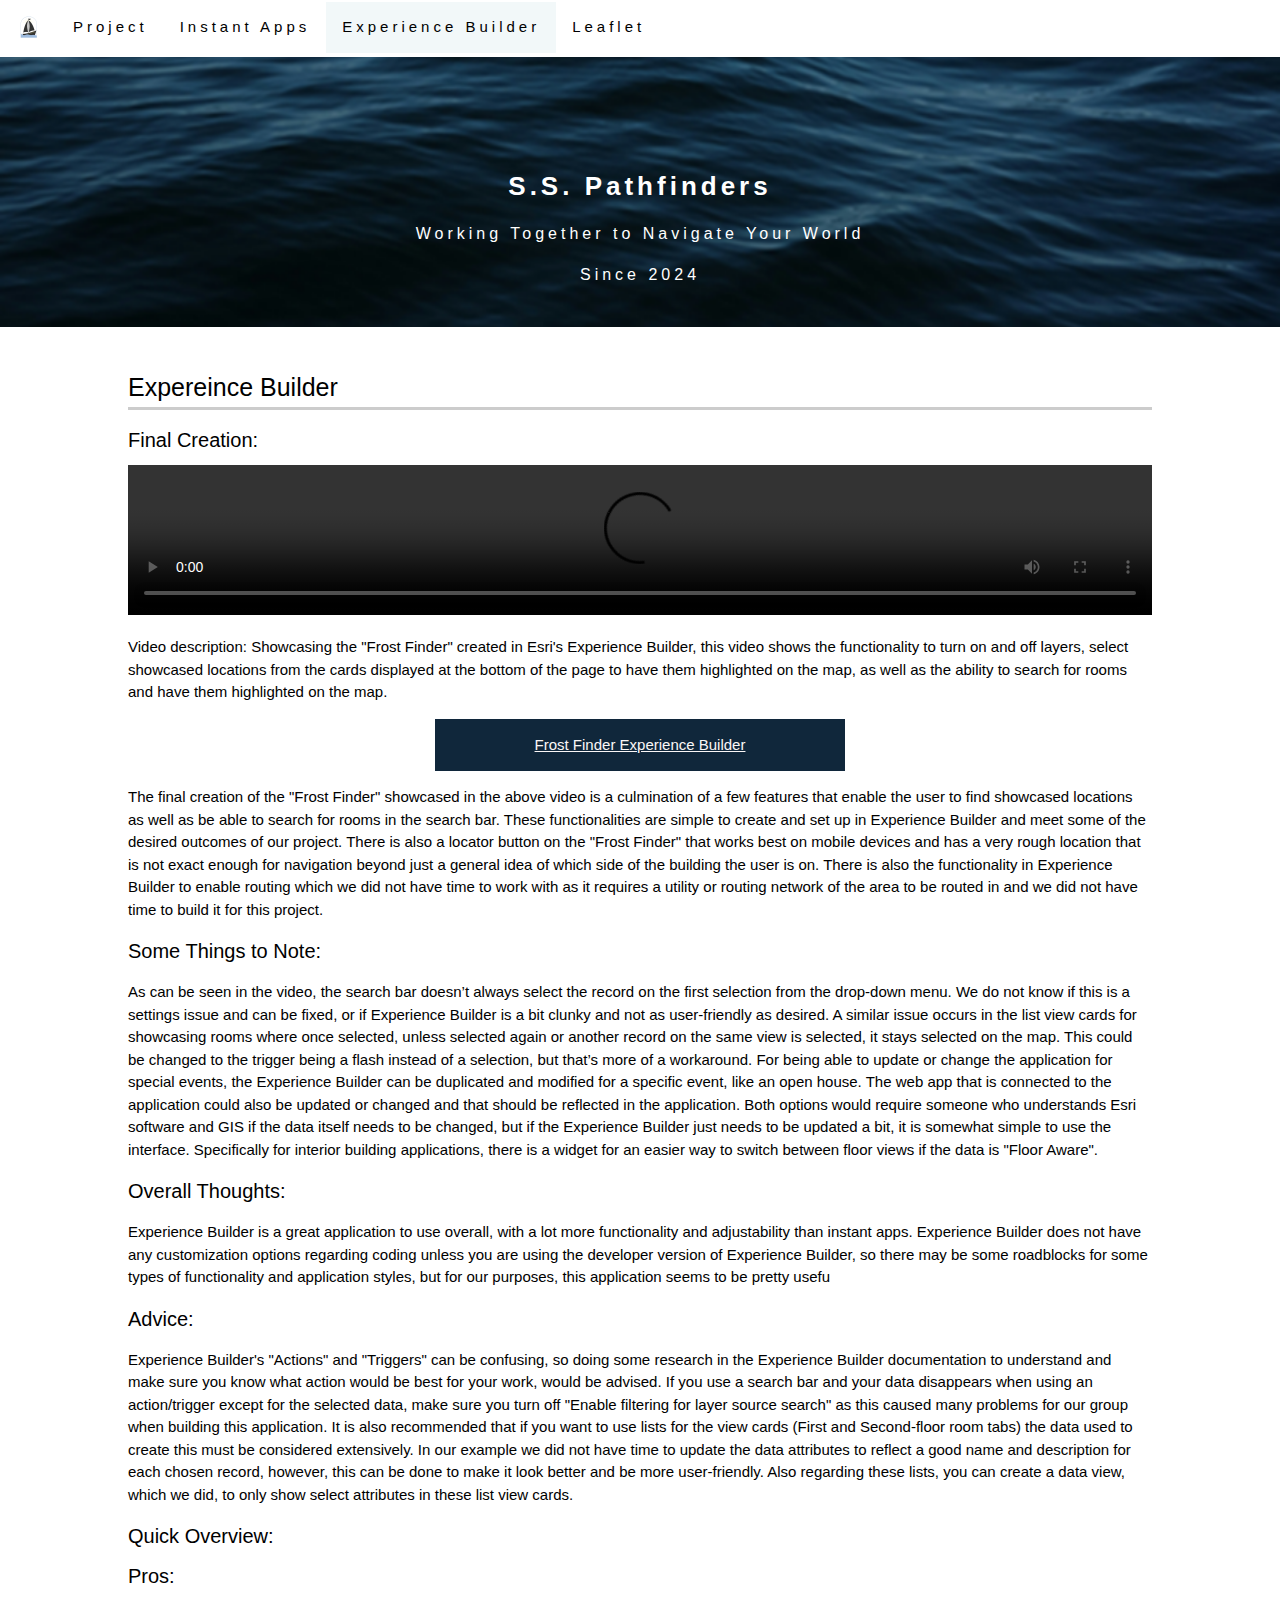
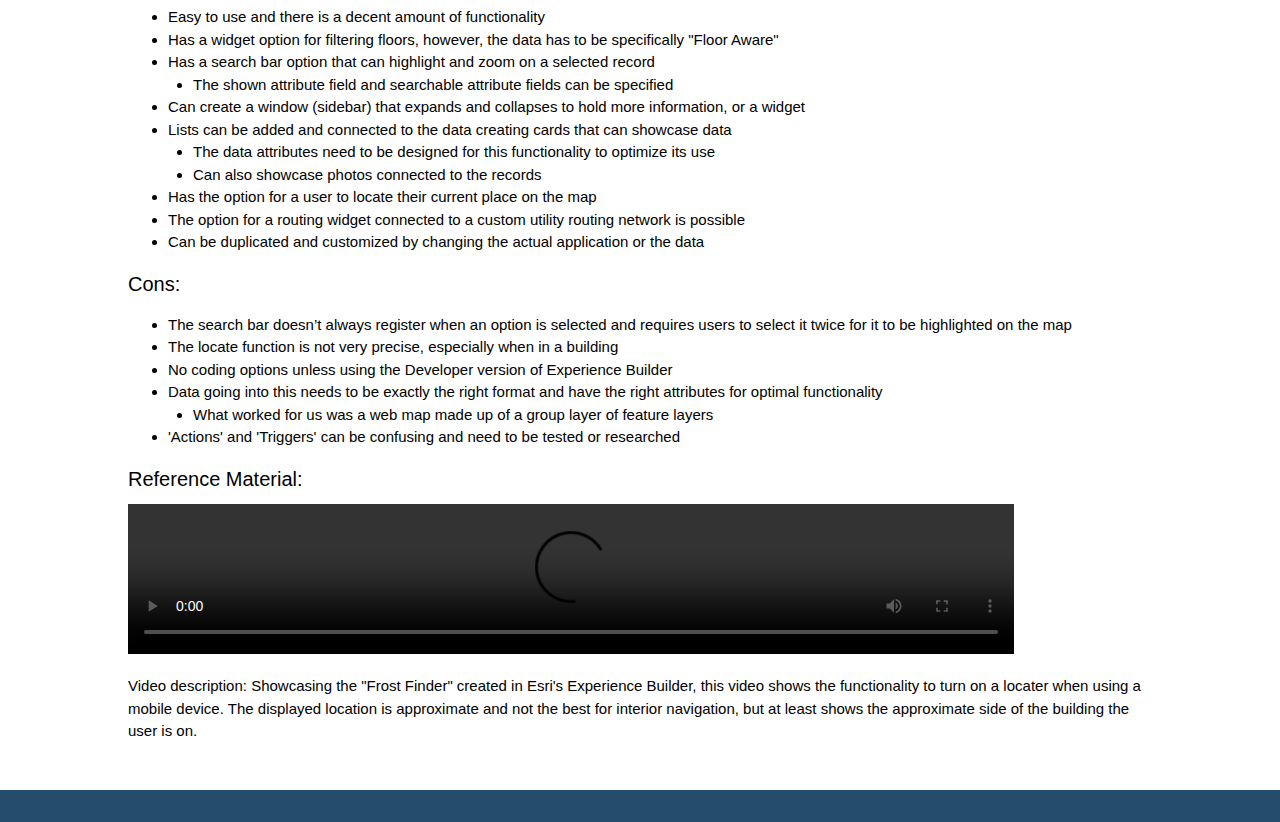
==== commit 29a34354: "fbest" ====
--- a/experiencebuilder.html
+++ b/experiencebuilder.html
@@ -94,7 +94,7 @@
   </div>
   <div>
     <h4>Reference Material:</h4>
-    <video width="886" controls>
+    <video id="VideoB" width="886" controls>
       <source src="videos/FrostFinder_MobileLocation.mov" type="video/mp4">
        Your browser does not support the video tag.
       </video>
--- a/CSS/stylesheet5.css
+++ b/CSS/stylesheet5.css
@@ -536,8 +536,12 @@
 }
 /*For videos to allow them to show up on screen well*/
 video{
-  height:auto;
+  height: auto;
   width: 100%;
+}
+#VideoB{
+  height: auto;
+  max-width: 886px;
 }
 /*To create a mulit level bullet list*/
 .IndentedList{
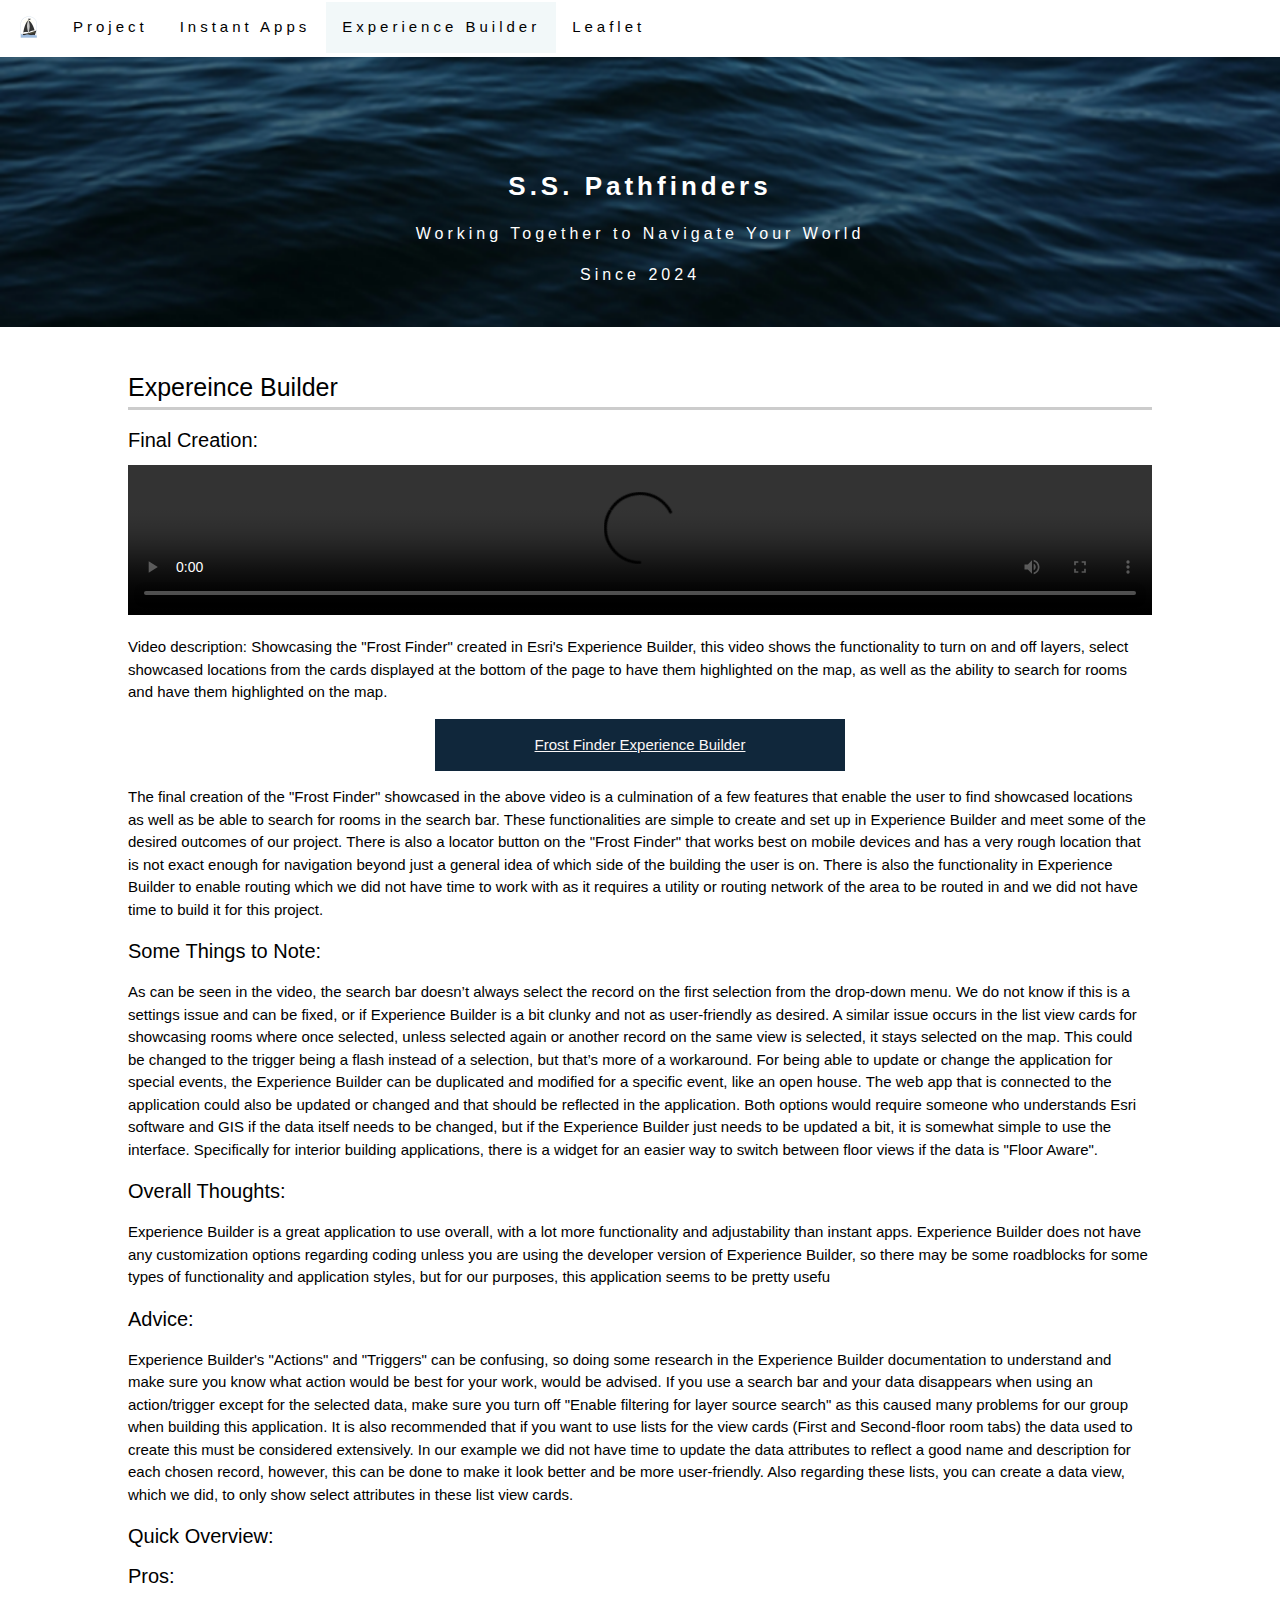
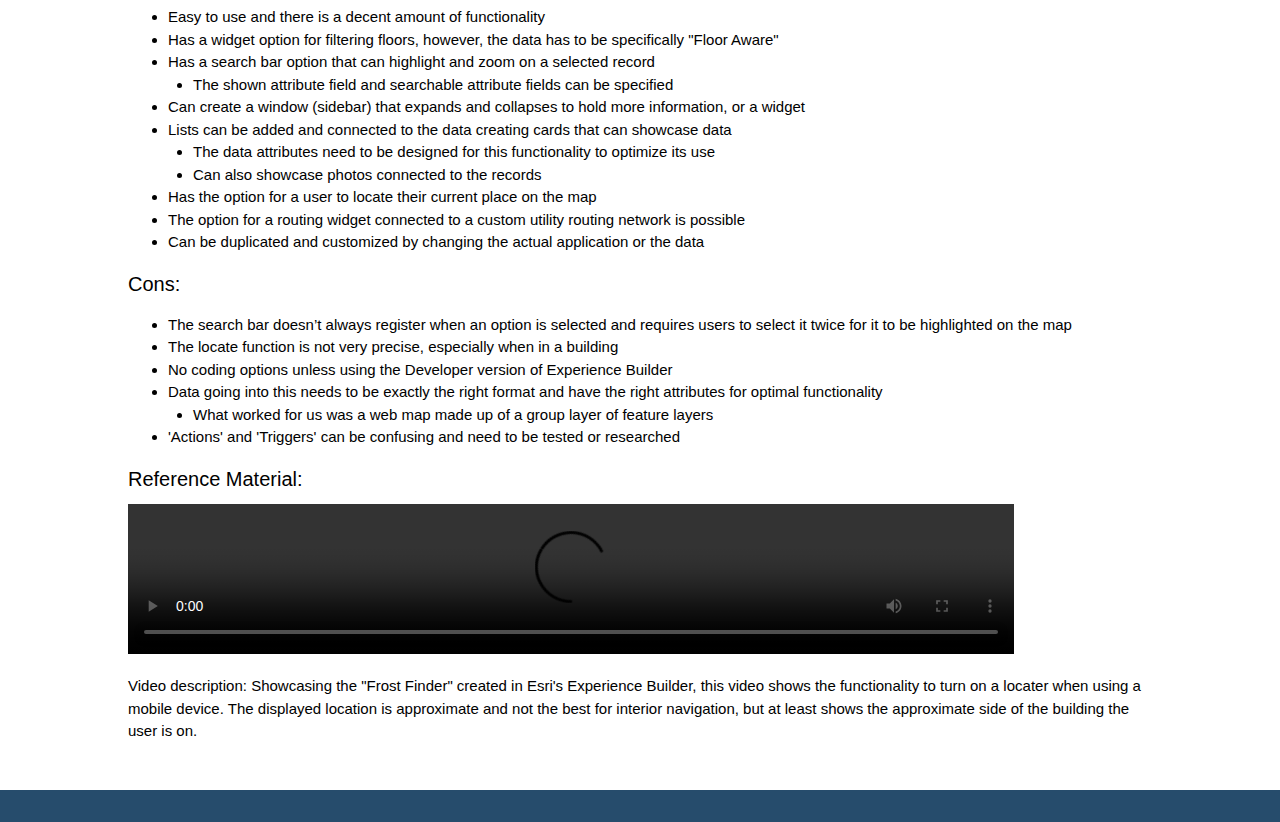
==== commit 99fd4ffe: "fbest" ====
--- a/experiencebuilder.html
+++ b/experiencebuilder.html
@@ -95,7 +95,7 @@
   <div>
     <h4>Reference Material:</h4>
     <video id="VideoB" width="886" controls>
-      <source src="videos/FrostFinder_MobileLocation.mov" type="video/mp4">
+      <source id="VideoB" src="videos/FrostFinder_MobileLocation.mov" type="video/mp4">
        Your browser does not support the video tag.
       </video>
       <p>Video description: Showcasing the "Frost Finder" created in Esri's Experience Builder, this video shows the functionality to turn on a locater when using a mobile device. The displayed location is approximate and not the best for interior navigation, but at least shows the approximate side of the building the user is on.
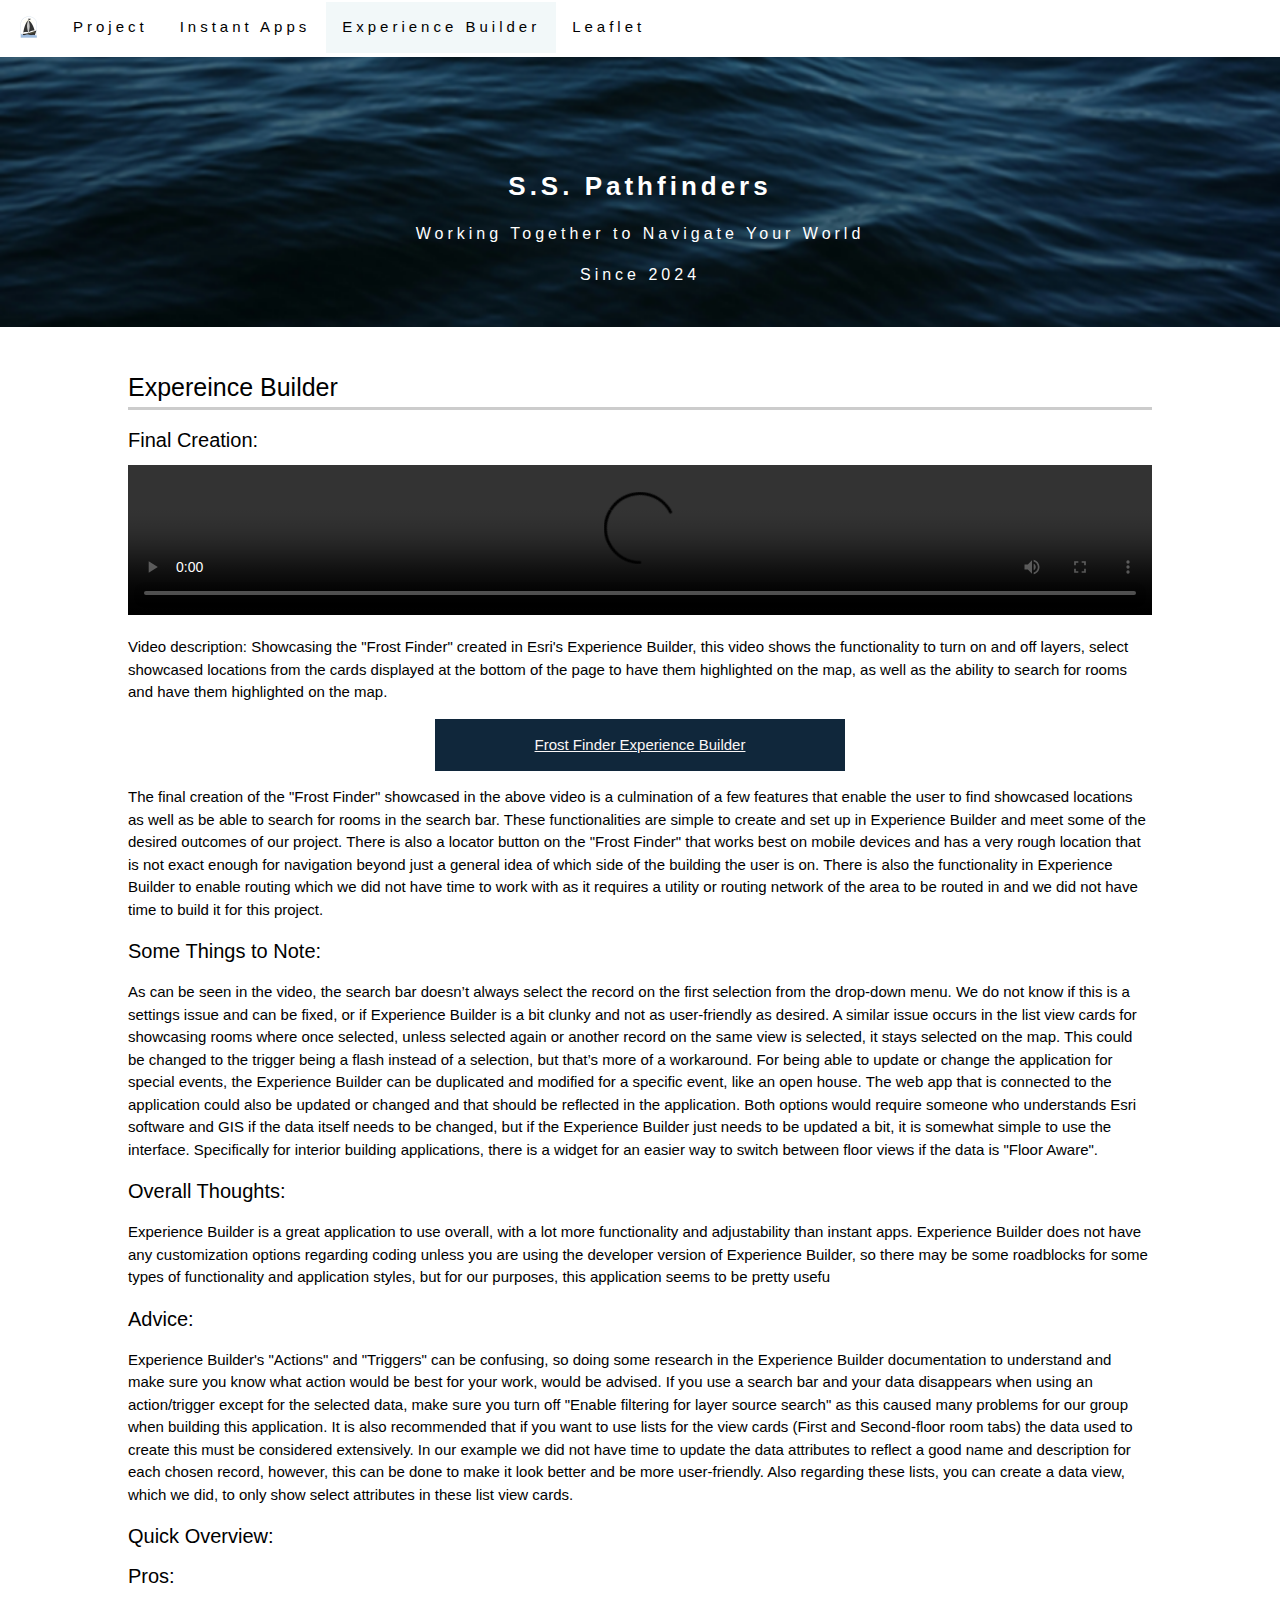
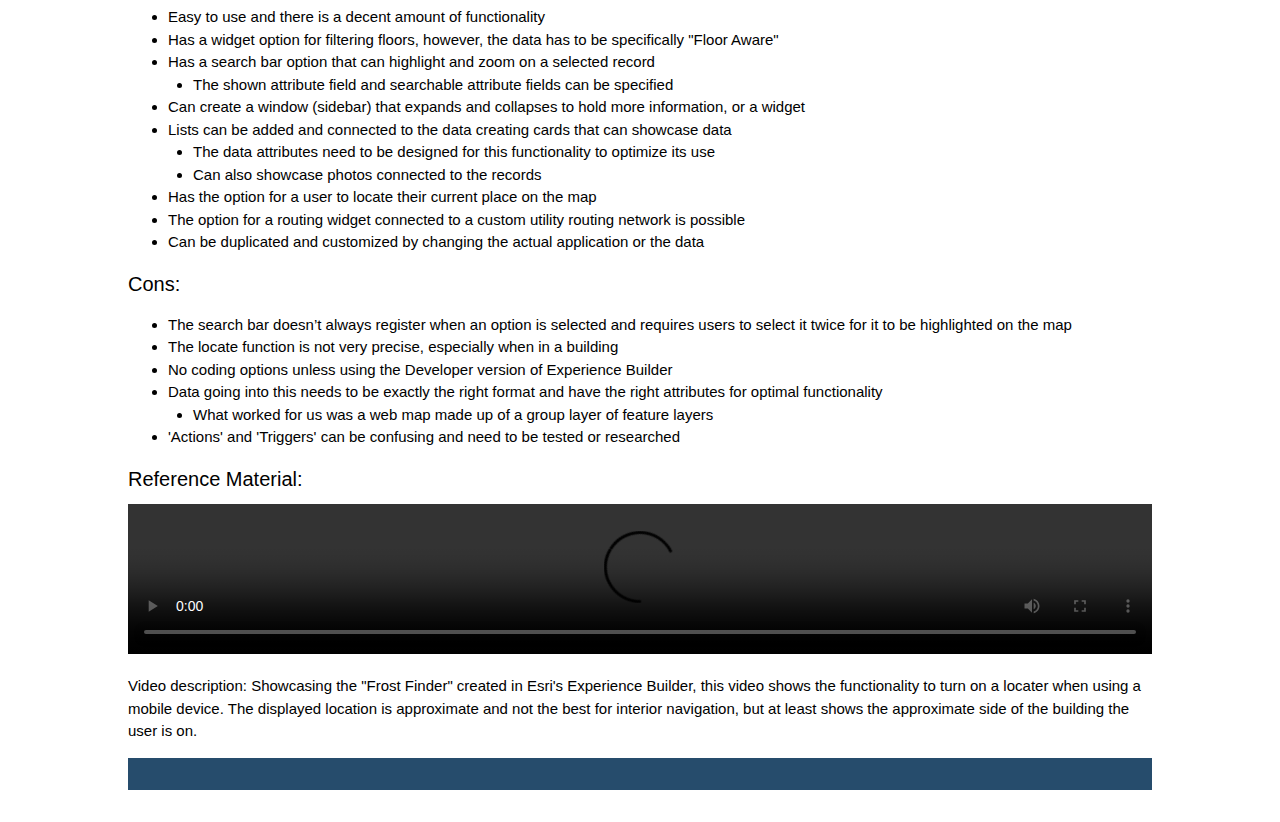
==== commit 5ed12e50: "fbest" ====
--- a/experiencebuilder.html
+++ b/experiencebuilder.html
@@ -94,10 +94,12 @@
   </div>
   <div>
     <h4>Reference Material:</h4>
-    <video id="VideoB" width="886" controls>
-      <source id="VideoB" src="videos/FrostFinder_MobileLocation.mov" type="video/mp4">
+    <div id="VideoB">
+    <video width="886" controls>
+      <source src="videos/FrostFinder_MobileLocation.mov" type="video/mp4">
        Your browser does not support the video tag.
       </video>
+    <div></div>
       <p>Video description: Showcasing the "Frost Finder" created in Esri's Experience Builder, this video shows the functionality to turn on a locater when using a mobile device. The displayed location is approximate and not the best for interior navigation, but at least shows the approximate side of the building the user is on.
       </p>
   </div>
--- a/CSS/stylesheet5.css
+++ b/CSS/stylesheet5.css
@@ -541,7 +541,7 @@
 }
 #VideoB{
   height: auto;
-  max-width: 886px;
+  max-width: 100%;
 }
 /*To create a mulit level bullet list*/
 .IndentedList{
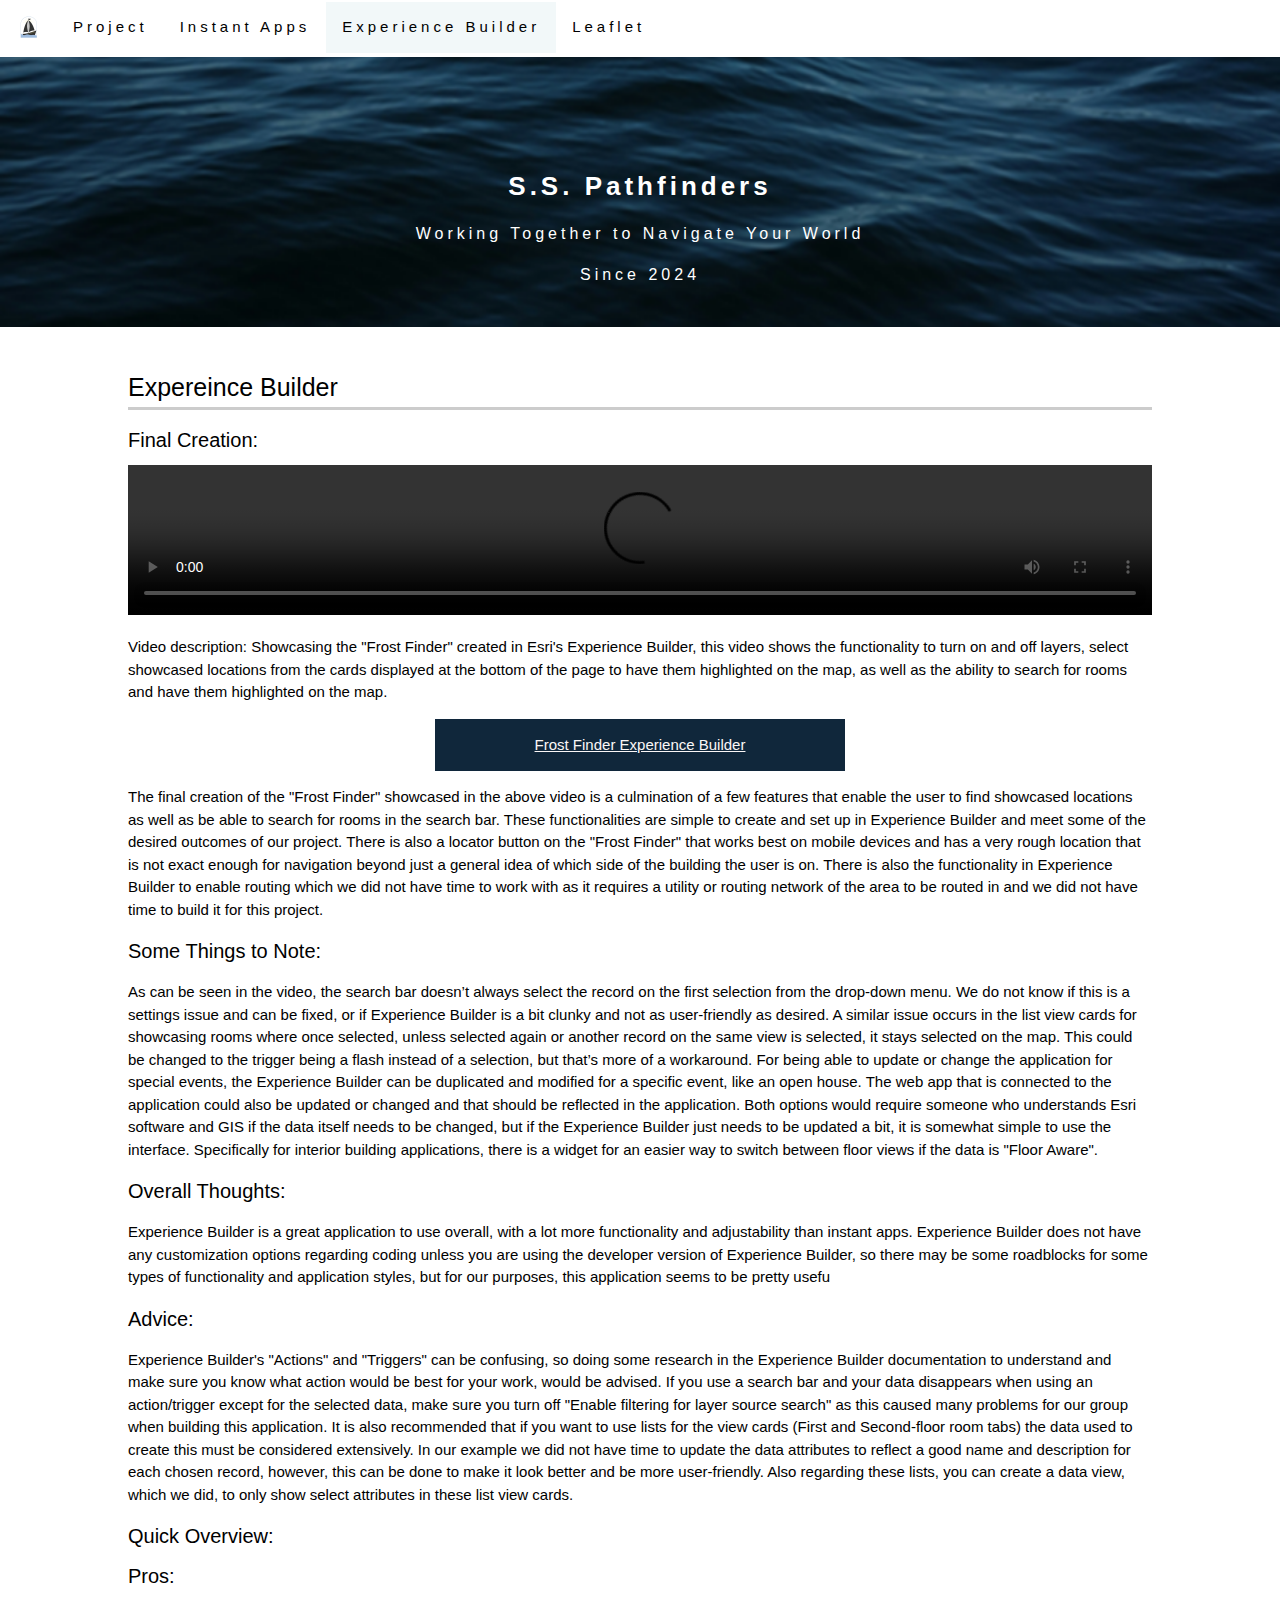
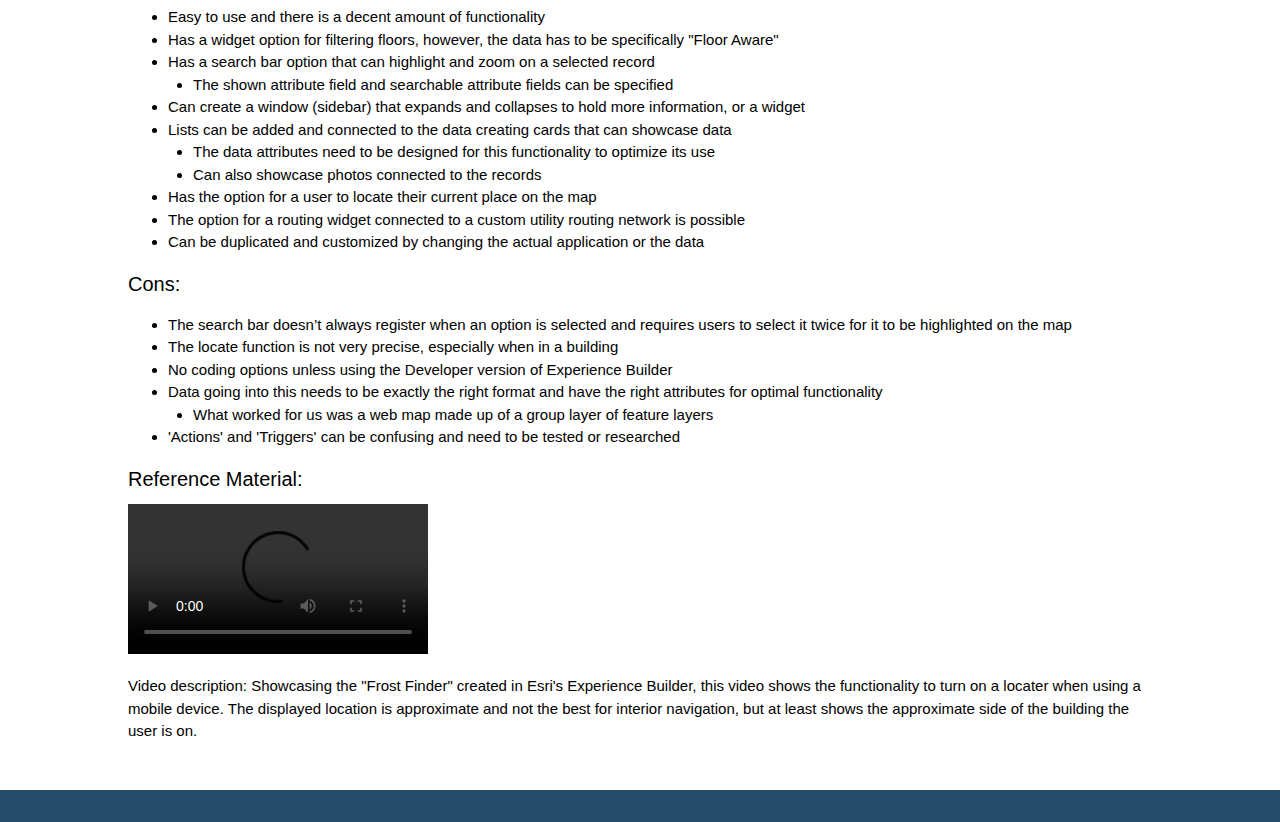
==== commit 34e8582d: "fbest" ====
--- a/experiencebuilder.html
+++ b/experiencebuilder.html
@@ -94,12 +94,10 @@
   </div>
   <div>
     <h4>Reference Material:</h4>
-    <div id="VideoB">
-    <video width="886" controls>
+    <video id="VideoB" width="886" controls>
       <source src="videos/FrostFinder_MobileLocation.mov" type="video/mp4">
        Your browser does not support the video tag.
       </video>
-    <div></div>
       <p>Video description: Showcasing the "Frost Finder" created in Esri's Experience Builder, this video shows the functionality to turn on a locater when using a mobile device. The displayed location is approximate and not the best for interior navigation, but at least shows the approximate side of the building the user is on.
       </p>
   </div>
--- a/CSS/stylesheet5.css
+++ b/CSS/stylesheet5.css
@@ -540,8 +540,7 @@
   width: 100%;
 }
 #VideoB{
-  height: auto;
-  max-width: 100%;
+  max-width: max-content;
 }
 /*To create a mulit level bullet list*/
 .IndentedList{
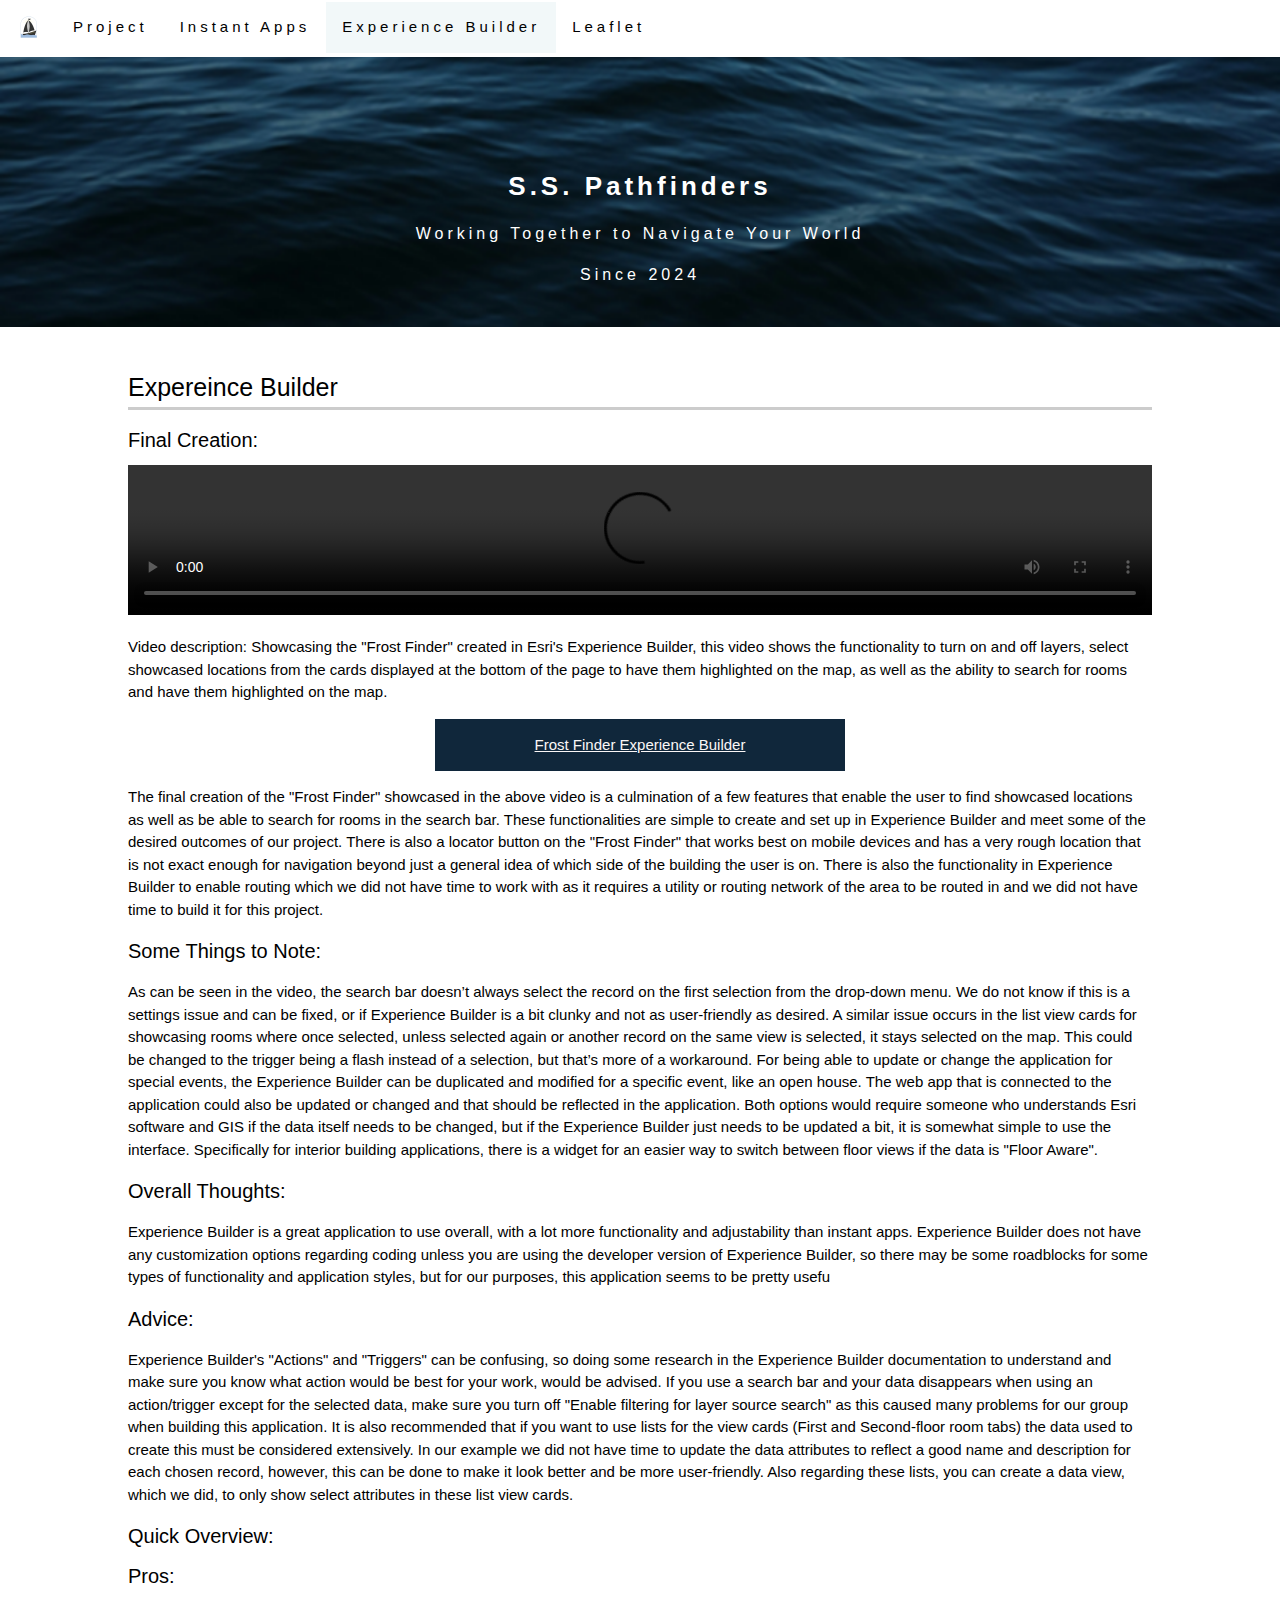
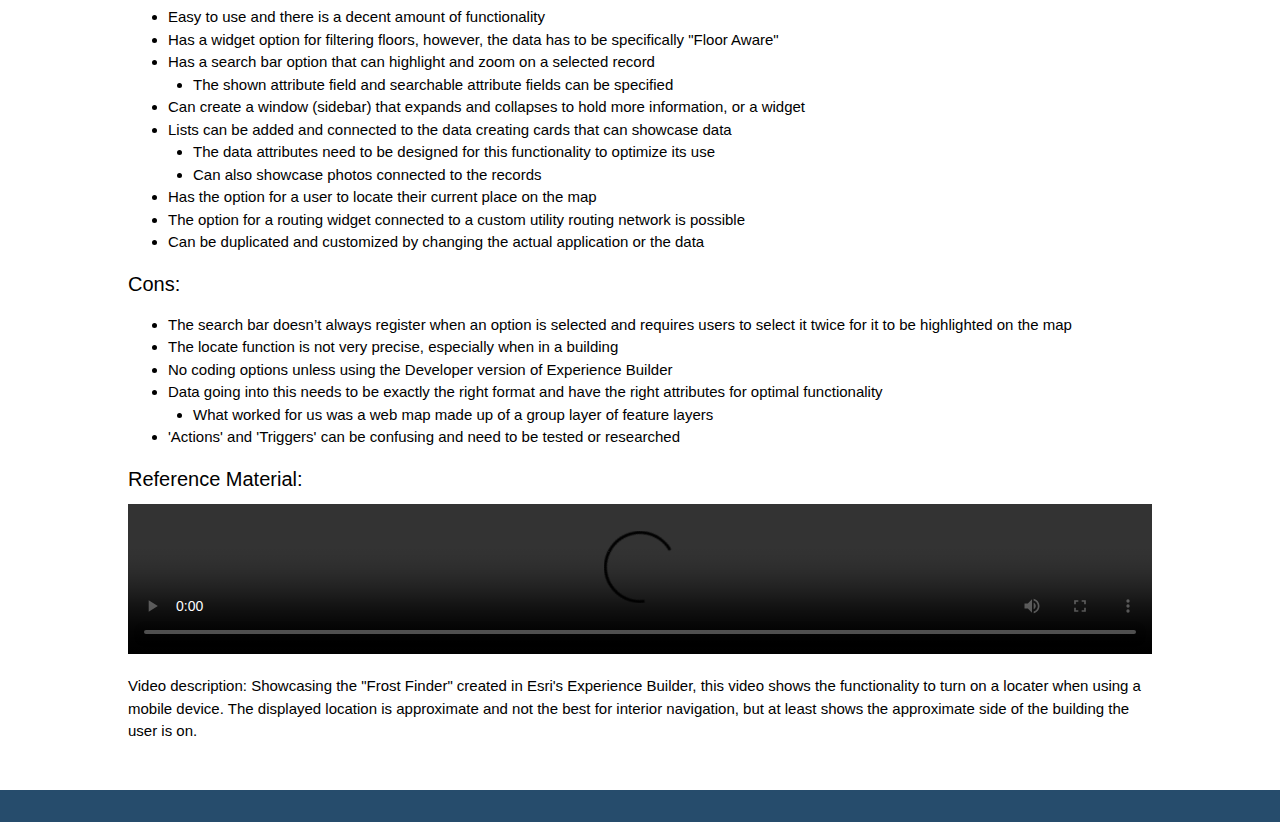
==== commit 608b4c25: "fbe" ====
--- a/experiencebuilder.html
+++ b/experiencebuilder.html
@@ -94,8 +94,8 @@
   </div>
   <div>
     <h4>Reference Material:</h4>
-    <video id="VideoB" width="886" controls>
-      <source src="videos/FrostFinder_MobileLocation.mov" type="video/mp4">
+    <video width="886" controls>
+      <source id="VideoB" src="videos/FrostFinder_MobileLocation.mov" type="video/mp4">
        Your browser does not support the video tag.
       </video>
       <p>Video description: Showcasing the "Frost Finder" created in Esri's Experience Builder, this video shows the functionality to turn on a locater when using a mobile device. The displayed location is approximate and not the best for interior navigation, but at least shows the approximate side of the building the user is on.
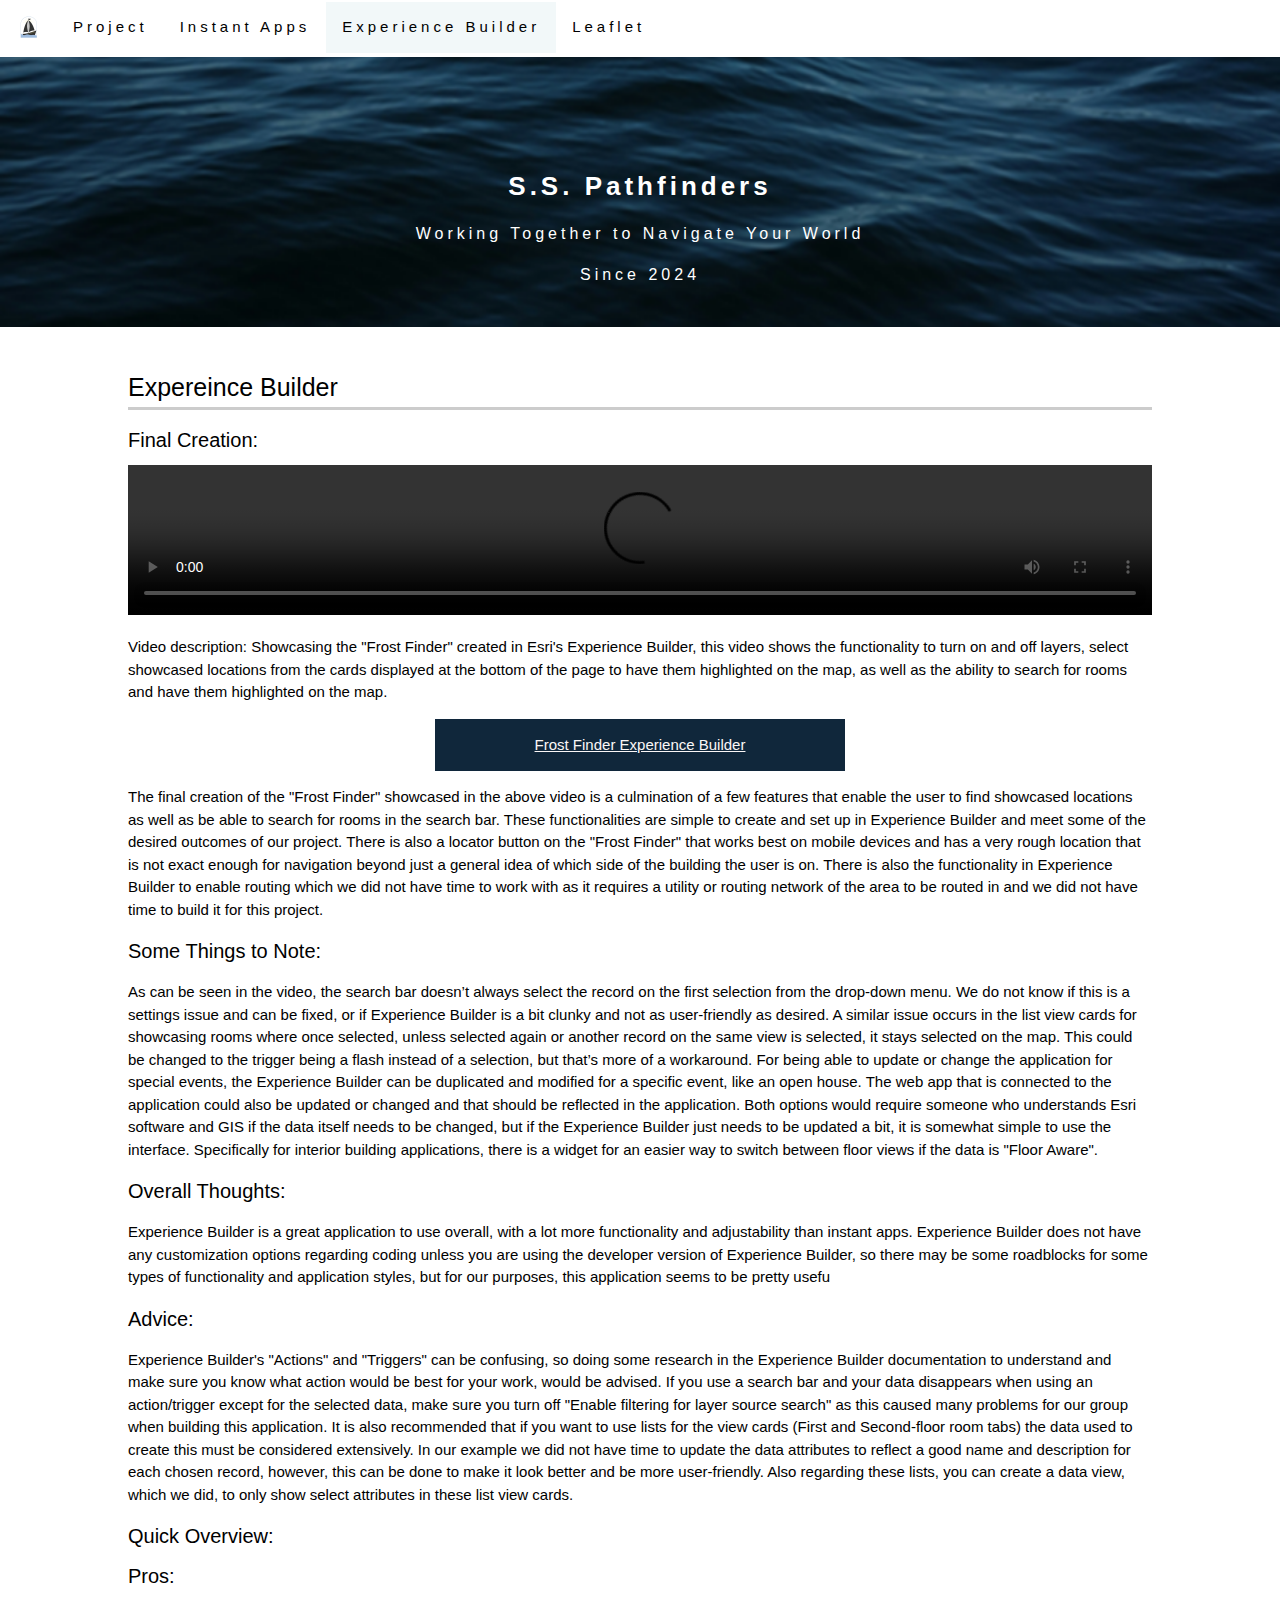
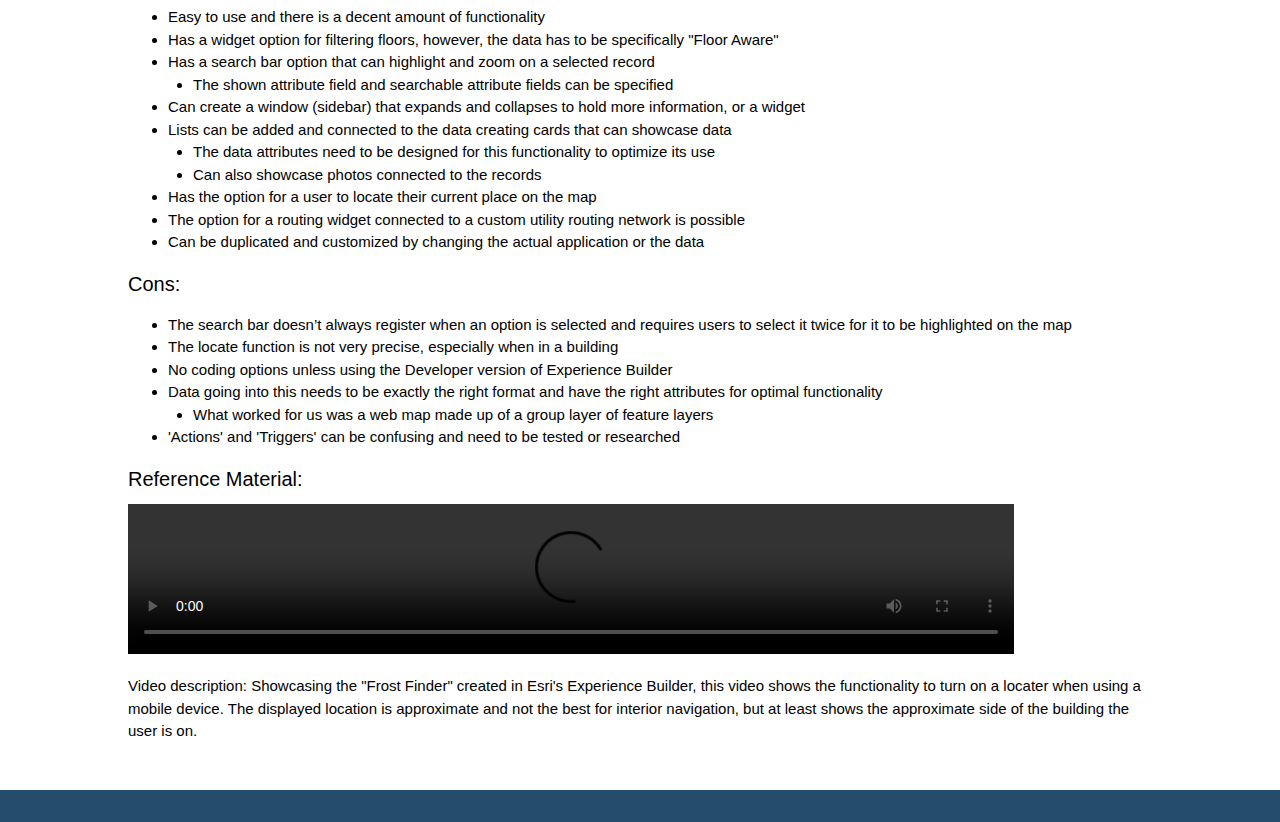
==== commit 2bce99df: "fe" ====
--- a/experiencebuilder.html
+++ b/experiencebuilder.html
@@ -94,8 +94,8 @@
   </div>
   <div>
     <h4>Reference Material:</h4>
-    <video width="886" controls>
-      <source id="VideoB" src="videos/FrostFinder_MobileLocation.mov" type="video/mp4">
+    <video id="VideoB" width="886" controls>
+      <source src="videos/FrostFinder_MobileLocation.mov" type="video/mp4">
        Your browser does not support the video tag.
       </video>
       <p>Video description: Showcasing the "Frost Finder" created in Esri's Experience Builder, this video shows the functionality to turn on a locater when using a mobile device. The displayed location is approximate and not the best for interior navigation, but at least shows the approximate side of the building the user is on.
--- a/CSS/stylesheet5.css
+++ b/CSS/stylesheet5.css
@@ -540,7 +540,7 @@
   width: 100%;
 }
 #VideoB{
-  max-width: max-content;
+  max-width: 886px;
 }
 /*To create a mulit level bullet list*/
 .IndentedList{
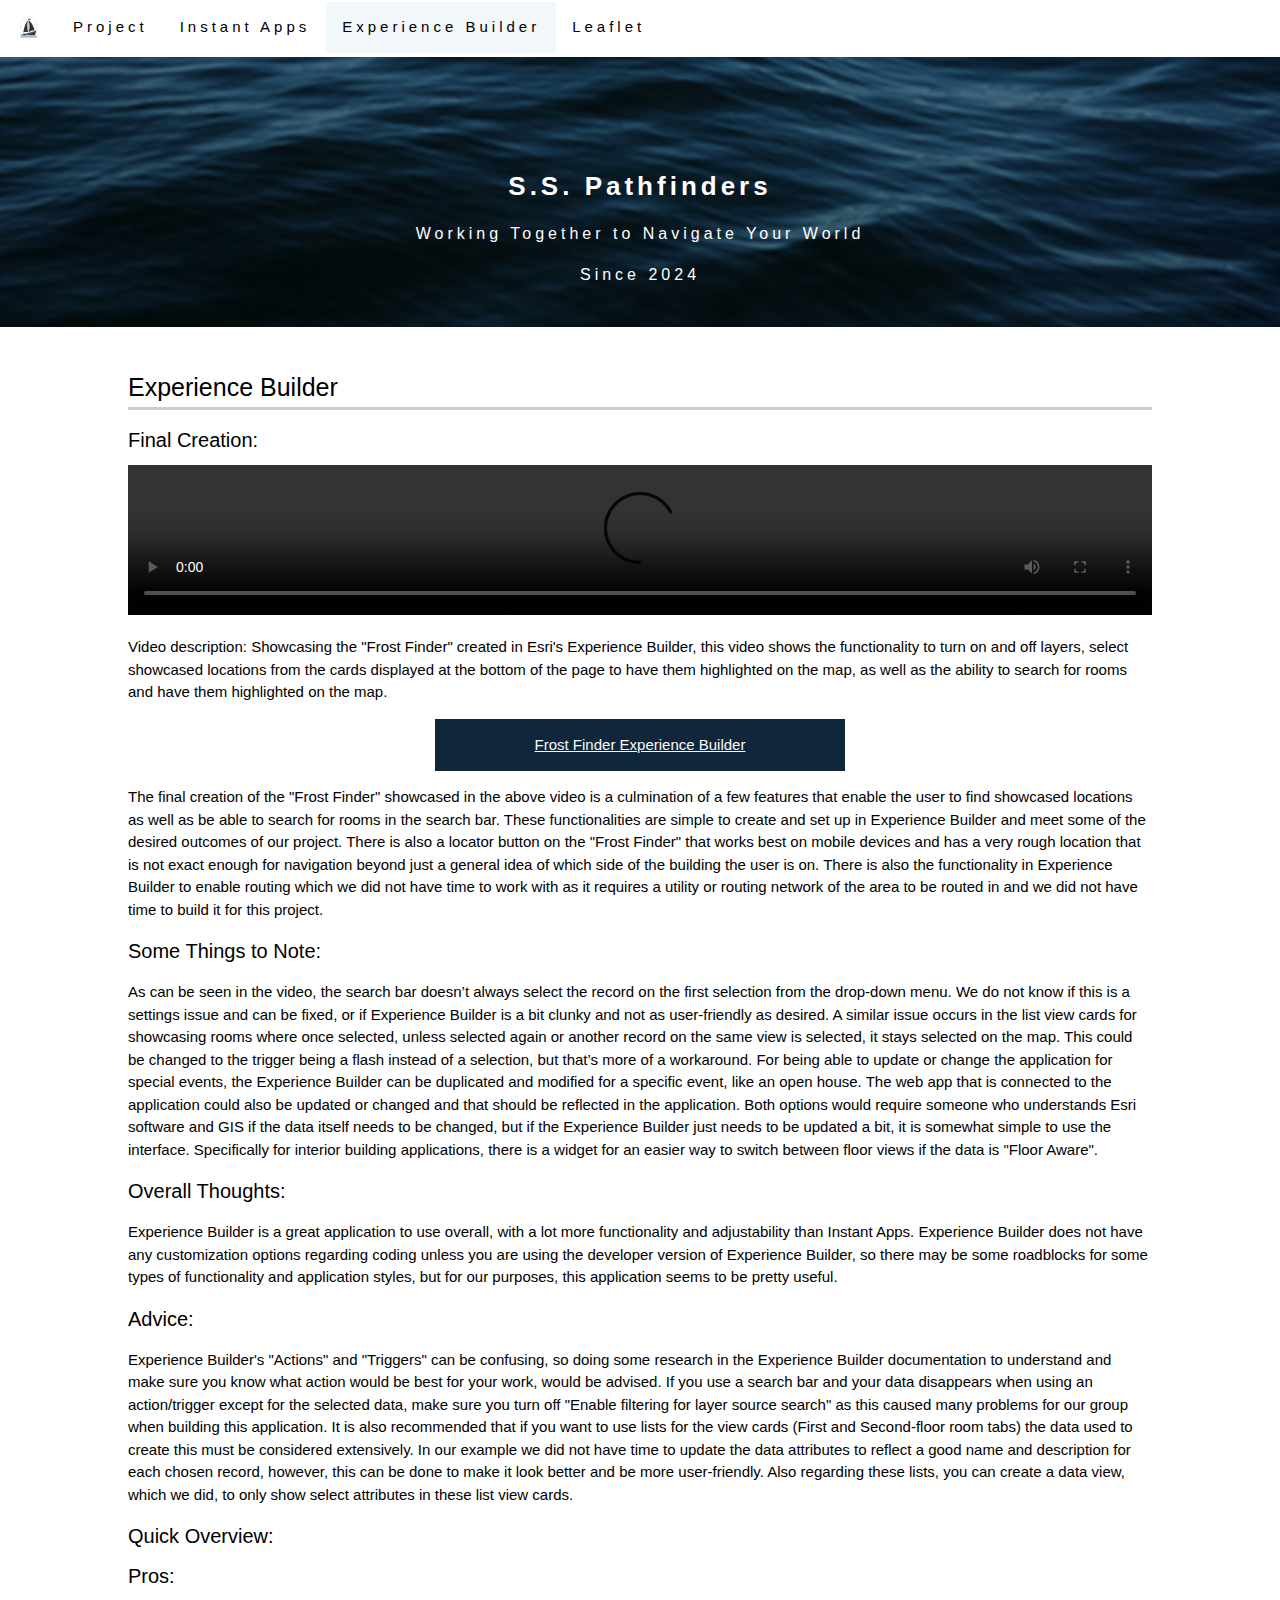
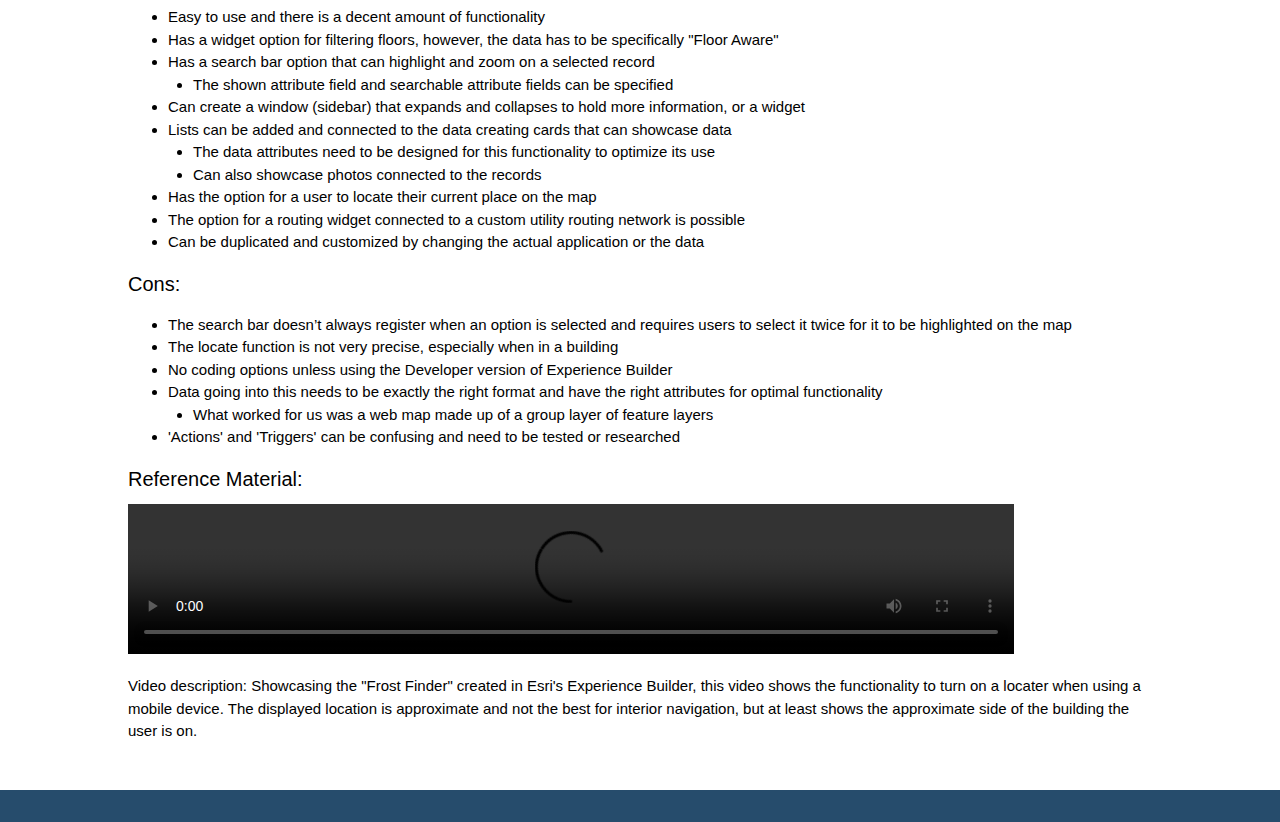
==== commit f744664d: "Update experiencebuilder.html" ====
--- a/experiencebuilder.html
+++ b/experiencebuilder.html
@@ -1,7 +1,7 @@
 <!DOCTYPE html>
 <html lang="en">
 <head>
-  <title> S.S Pathfinders </title>
+  <title> S.S. Pathfinders </title>
   <link rel="stylesheet" href="CSS/stylesheet.css">
     
   <link id="g5style" rel="stylesheet" href="CSS/stylesheet5.css">
@@ -32,7 +32,7 @@
 
 <!-- Page content -->
 <div class="w3-container w3-padding-32 text-dive" id="projects">
-  <h3>Expereince Builder</h3>
+  <h3>Experience Builder</h3>
   <p></p>
   <div>
     <h4>Final Creation:</h4>
@@ -43,20 +43,31 @@
         <source src="videos/FrostFinder_Final3_Overview.mp4" type="video/mp4">
          Your browser does not support the video tag.
     </video>
-    <p>Video description: Showcasing the "Frost Finder" created in Esri's Experience Builder, this video shows the functionality to turn on and off layers, select showcased locations from the cards displayed at the bottom of the page to have them highlighted on the map, as well as the ability to search for rooms and have them highlighted on the map. 
+    <p>Video description: Showcasing the "Frost Finder" created in Esri's Experience Builder, this video shows the functionality to turn on and off layers, select showcased locations from the cards displayed at the bottom of the page to have them highlighted on the map, 
+      as well as the ability to search for rooms and have them highlighted on the map. 
     </p>
     <a Class="EBLink" href="https://experience.arcgis.com/experience/cd72fb566ceb49a182f38c97f4a2a115">Frost Finder Experience Builder</a>
   </div>
   <!--Overview and breakdown of the review of Experience Builder-->
   <div>
-    <p>The final creation of the "Frost Finder" showcased in the above video is a culmination of a few features that enable the user to find showcased locations as well as be able to search for rooms in the search bar. These functionalities are simple to create and set up in Experience Builder and meet some of the desired outcomes of our project. There is also a locator button on the "Frost Finder" that works best on mobile devices and has a very rough location that is not exact enough for navigation beyond just a general idea of which side of the building the user is on. There is also the functionality in Experience Builder to enable routing which we did not have time to work with as it requires a utility or routing network of the area to be routed in and we did not have time to build it for this project. 
+    <p>The final creation of the "Frost Finder" showcased in the above video is a culmination of a few features that enable the user to find showcased locations as well as be able to search for rooms in the search bar. These functionalities are simple to create and set up 
+      in Experience Builder and meet some of the desired outcomes of our project. There is also a locator button on the "Frost Finder" that works best on mobile devices and has a very rough location that is not exact enough for navigation beyond just a general idea of which
+      side of the building the user is on. There is also the functionality in Experience Builder to enable routing which we did not have time to work with as it requires a utility or routing network of the area to be routed in and we did not have time to build it for this project. 
     </p>
     <h5>Some Things to Note:</h5>
-    <p>As can be seen in the video, the search bar doesn’t always select the record on the first selection from the drop-down menu. We do not know if this is a settings issue and can be fixed, or if Experience Builder is a bit clunky and not as user-friendly as desired. A similar issue occurs in the list view cards for showcasing rooms where once selected, unless selected again or another record on the same view is selected, it stays selected on the map. This could be changed to the trigger being a flash instead of a selection, but that’s more of a workaround. For being able to update or change the application for special events, the Experience Builder can be duplicated and modified for a specific event, like an open house. The web app that is connected to the application could also be updated or changed and that should be reflected in the application. Both options would require someone who understands Esri software and GIS if the data itself needs to be changed, but if the Experience Builder just needs to be updated a bit, it is somewhat simple to use the interface. Specifically for interior building applications, there is a widget for an easier way to switch between floor views if the data is "Floor Aware".</p>
+    <p>As can be seen in the video, the search bar doesn’t always select the record on the first selection from the drop-down menu. We do not know if this is a settings issue and can be fixed, or if Experience Builder is a bit clunky and not as user-friendly as desired. A similar
+      issue occurs in the list view cards for showcasing rooms where once selected, unless selected again or another record on the same view is selected, it stays selected on the map. This could be changed to the trigger being a flash instead of a selection, but that’s more of a 
+      workaround. For being able to update or change the application for special events, the Experience Builder can be duplicated and modified for a specific event, like an open house. The web app that is connected to the application could also be updated or changed and that should 
+      be reflected in the application. Both options would require someone who understands Esri software and GIS if the data itself needs to be changed, but if the Experience Builder just needs to be updated a bit, it is somewhat simple to use the interface. Specifically for interior 
+      building applications, there is a widget for an easier way to switch between floor views if the data is "Floor Aware".</p>
     <h5>Overall Thoughts:</h5>
-    <p>Experience Builder is a great application to use overall, with a lot more functionality and adjustability than instant apps. Experience Builder does not have any customization options regarding coding unless you are using the developer version of Experience Builder, so there may be some roadblocks for some types of functionality and application styles, but for our purposes, this application seems to be pretty usefu</p>
+    <p>Experience Builder is a great application to use overall, with a lot more functionality and adjustability than Instant Apps. Experience Builder does not have any customization options regarding coding unless you are using the developer version of Experience Builder, 
+      so there may be some roadblocks for some types of functionality and application styles, but for our purposes, this application seems to be pretty useful.</p>
     <h5>Advice:</h5>
-    <p> Experience Builder's "Actions" and "Triggers" can be confusing, so doing some research in the Experience Builder documentation to understand and make sure you know what action would be best for your work, would be advised. If you use a search bar and your data disappears when using an action/trigger except for the selected data, make sure you turn off "Enable filtering for layer source search" as this caused many problems for our group when building this application. It is also recommended that if you want to use lists for the view cards (First and Second-floor room tabs) the data used to create this must be considered extensively. In our example we did not have time to update the data attributes to reflect a good name and description for each chosen record, however, this can be done to make it look better and be more user-friendly. Also regarding these lists, you can create a data view, which we did, to only show select attributes in these list view cards.</p>
+    <p> Experience Builder's "Actions" and "Triggers" can be confusing, so doing some research in the Experience Builder documentation to understand and make sure you know what action would be best for your work, would be advised. If you use a search bar and your data disappears 
+      when using an action/trigger except for the selected data, make sure you turn off "Enable filtering for layer source search" as this caused many problems for our group when building this application. It is also recommended that if you want to use lists for the view cards 
+      (First and Second-floor room tabs) the data used to create this must be considered extensively. In our example we did not have time to update the data attributes to reflect a good name and description for each chosen record, however, this can be done to make it look better 
+      and be more user-friendly. Also regarding these lists, you can create a data view, which we did, to only show select attributes in these list view cards.</p>
     <h4>Quick Overview:</h4>
     <h5>Pros:</h5>
         <ul>
